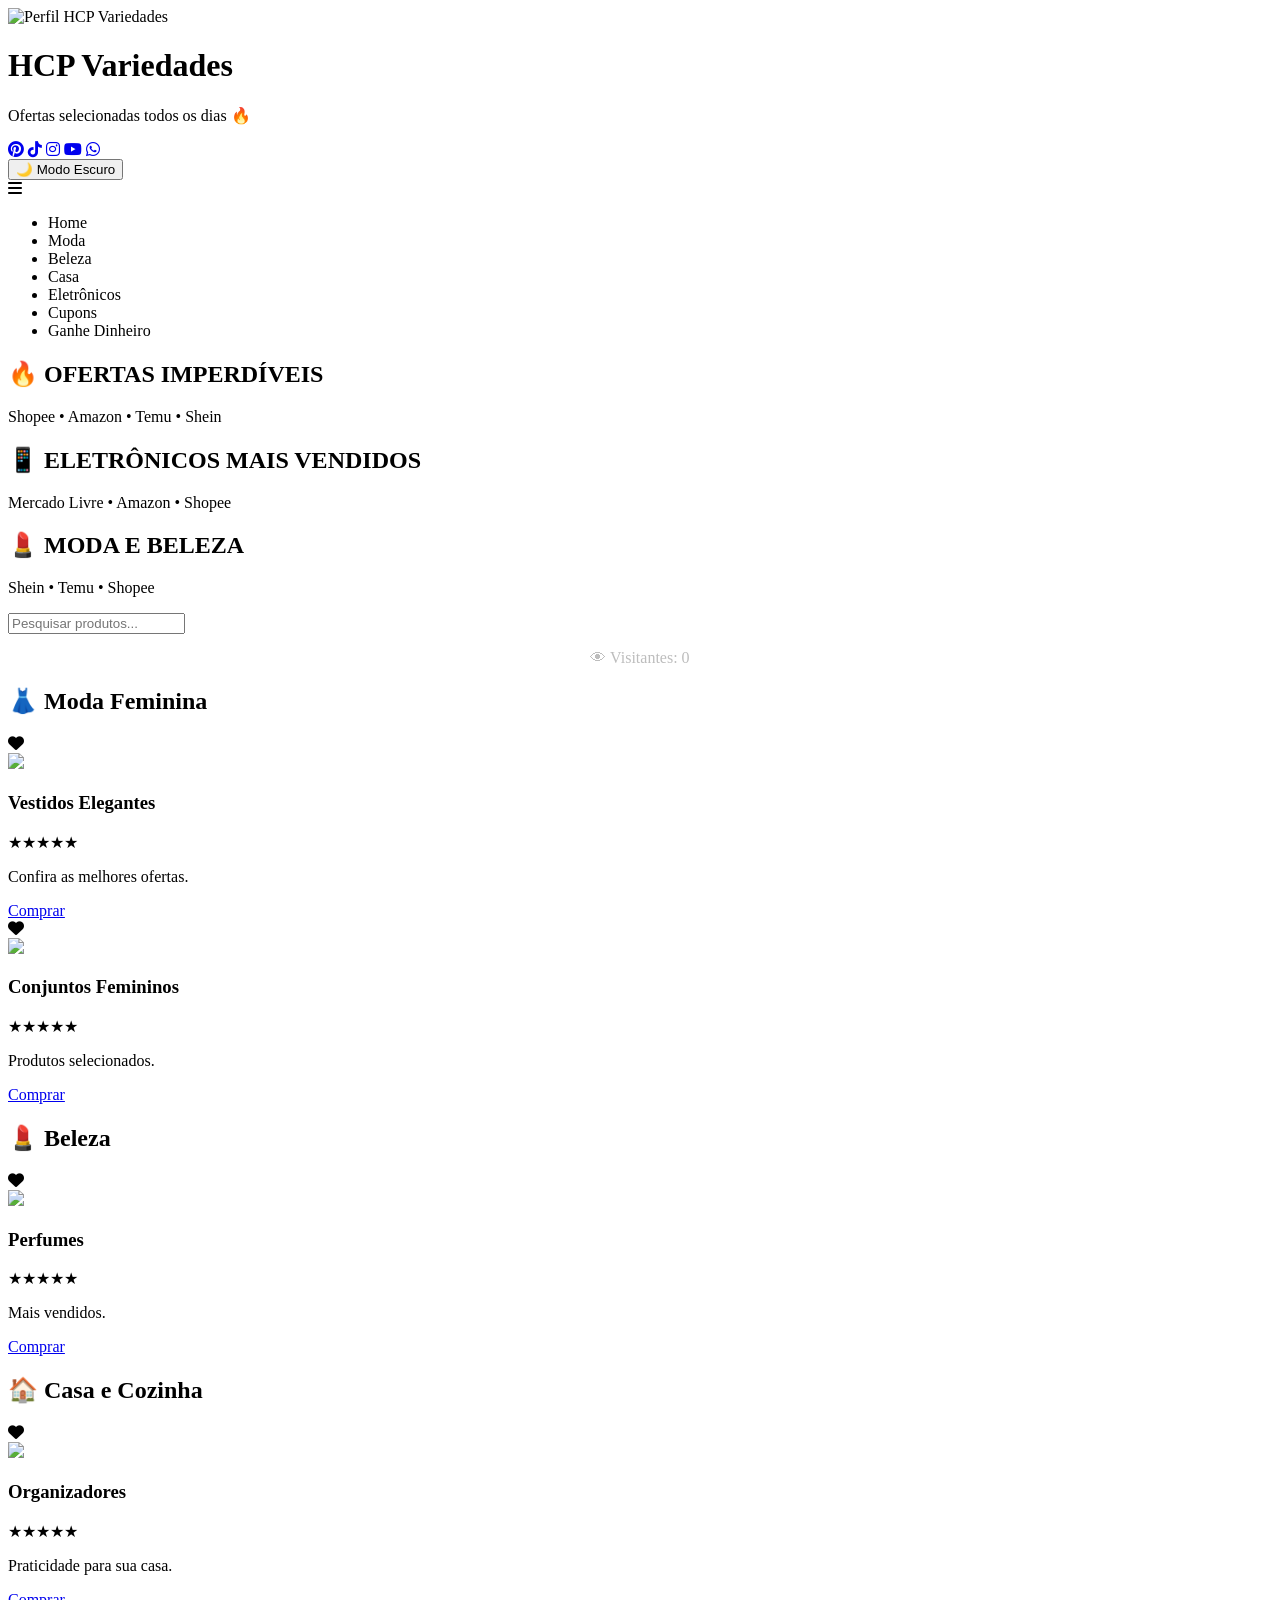
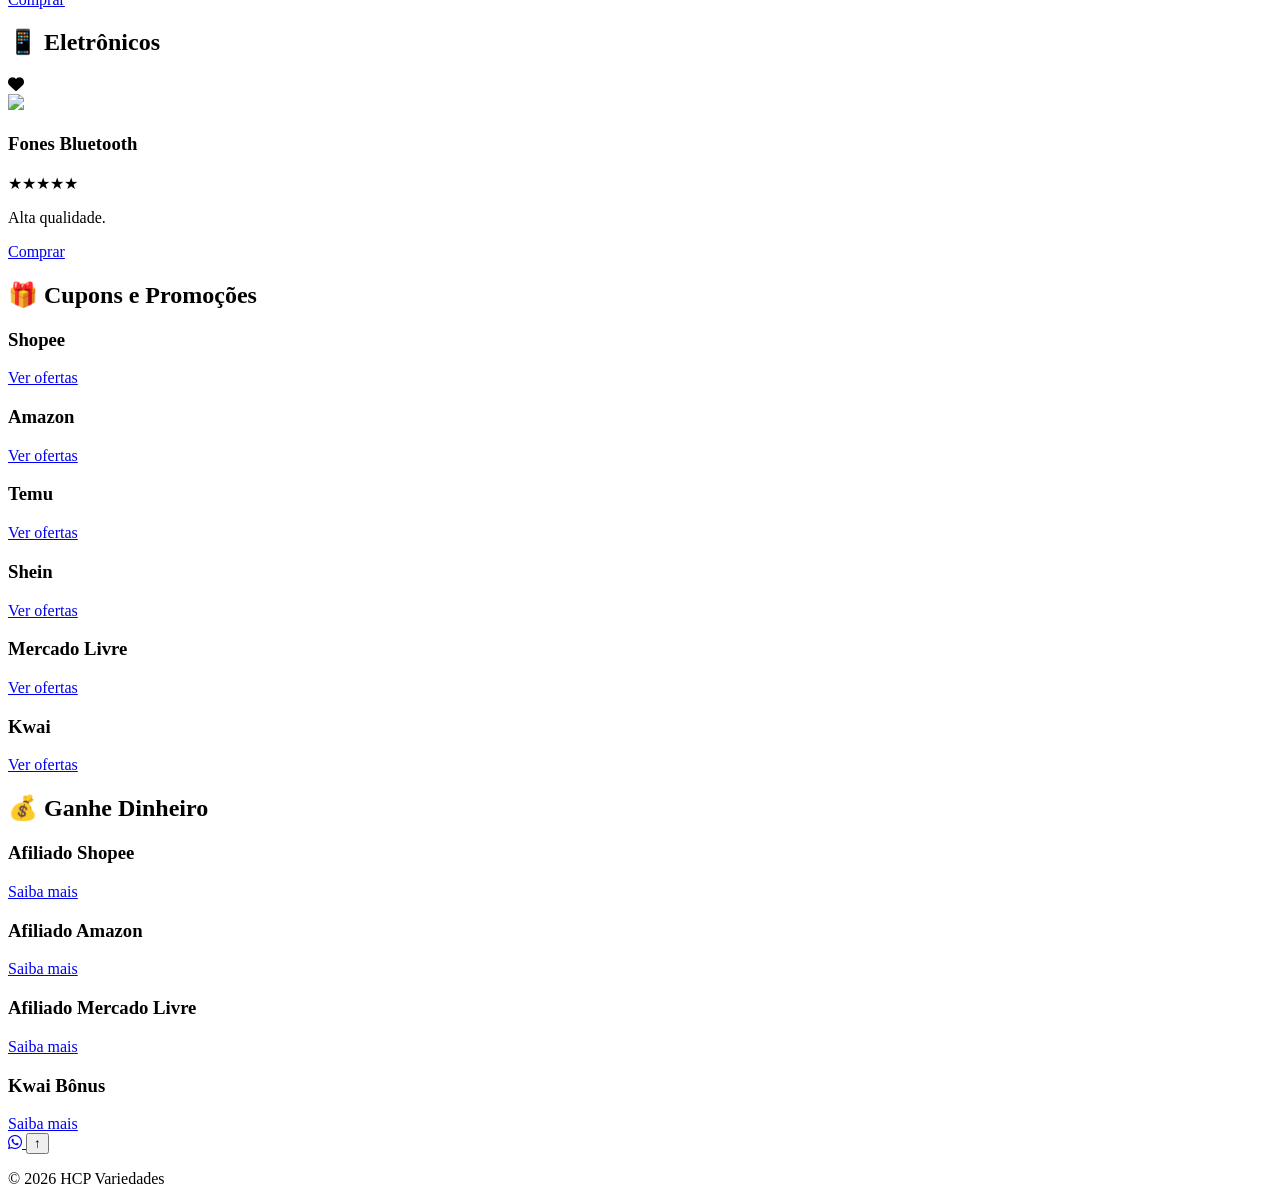
==== index.html @ eb2dbdc6 "Rename hindex.html to index.html" ====
<!DOCTYPE html>
<html lang="pt-BR">
<head>
    <meta charset="UTF-8">
    <meta name="viewport" content="width=device-width, initial-scale=1.0">
    <title>HCP Variedades | Ofertas Shopee, Amazon, Temu, Shein, Mercado Livre e Kwai</title>
    <meta name="description" content="Ofertas selecionadas diariamente em Moda, Beleza, Casa, Eletrônicos e Cupons. Shopee, Amazon, Temu, Shein, Mercado Livre e Kwai em um só lugar.">
    <meta name="keywords" content="Shopee, Amazon, Temu, Shein, Mercado Livre, Kwai, Ofertas, Promoções, Afiliados">
    <meta name="author" content="HCP Variedades">
    <meta name="robots" content="index,follow">
    
    <meta property="og:title" content="HCP Variedades">
    <meta property="og:description" content="As melhores ofertas da Shopee, Amazon, Temu, Shein e Mercado Livre.">
    <meta property="og:image" content="https://bilpereira78.github.io/hcp-variedades/imagens/capa.jpg">
    <meta property="og:type" content="website">
    <meta property="og:url" content="https://bilpereira78.github.io/hcp-variedades">
    <meta property="article:author" content="HCP Variedades">

    <link rel="icon" href="imagens/favicon.png">
    <link rel="manifest" href="manifest.json">
    <link rel="stylesheet" href="style.css">
    <link rel="stylesheet" href="https://cdnjs.cloudflare.com/ajax/libs/font-awesome/6.7.1/css/all.min.css">
</head>
<body>

    <header>
        <div class="perfil">
            <img src="imagens/perfil.jpg" alt="Perfil HCP Variedades">
            <h1>HCP Variedades</h1>
            <p>Ofertas selecionadas todos os dias 🔥</p>
        </div>

        <div class="redes">
            <a href="#"><i class="fa-brands fa-pinterest"></i></a>
            <a href="#"><i class="fa-brands fa-tiktok"></i></a>
            <a href="#"><i class="fa-brands fa-instagram"></i></a>
            <a href="#"><i class="fa-brands fa-youtube"></i></a>
            <a href="#"><i class="fa-brands fa-whatsapp"></i></a>
        </div>

        <div class="tema">
            <button id="tema-btn">🌙 Modo Escuro</button>
        </div>
    </header>

    <div class="menu-mobile">
        <i class="fa-solid fa-bars"></i>
    </div>

    <nav id="menu">
        <ul>
            <li>Home</li>
            <li>Moda</li>
            <li>Beleza</li>
            <li>Casa</li>
            <li>Eletrônicos</li>
            <li>Cupons</li>
            <li>Ganhe Dinheiro</li>
        </ul>
    </nav>

    <section class="slider">
        <div class="slide ativo">
            <h2>🔥 OFERTAS IMPERDÍVEIS</h2>
            <p>Shopee • Amazon • Temu • Shein</p>
        </div>
        <div class="slide">
            <h2>📱 ELETRÔNICOS MAIS VENDIDOS</h2>
            <p>Mercado Livre • Amazon • Shopee</p>
        </div>
        <div class="slide">
            <h2>💄 MODA E BELEZA</h2>
            <p>Shein • Temu • Shopee</p>
        </div>
    </section>

    <section class="pesquisa">
        <input type="text" placeholder="Pesquisar produtos...">
    </section>

    <div id="contador" style="text-align: center; margin: 15px 0; color: #bdbdbd;">
        👁 Visitantes: <span>0</span>
    </div>

    <section class="categoria">
        <h2>👗 Moda Feminina</h2>
        <div class="cards">
            <div class="card">
                <div class="favorito"><i class="fa-solid fa-heart"></i></div>
                <img loading="lazy" src="imagens/vestido1.jpg">
                <h3>Vestidos Elegantes</h3>
                <div class="avaliacao">★★★★★</div>
                <p>Confira as melhores ofertas.</p>
                <a href="#">Comprar</a>
            </div>
            <div class="card">
                <div class="favorito"><i class="fa-solid fa-heart"></i></div>
                <img loading="lazy" src="imagens/vestido2.jpg">
                <h3>Conjuntos Femininos</h3>
                <div class="avaliacao">★★★★★</div>
                <p>Produtos selecionados.</p>
                <a href="#">Comprar</a>
            </div>
        </div>
    </section>

    <section class="categoria">
        <h2>💄 Beleza</h2>
        <div class="cards">
            <div class="card">
                <div class="favorito"><i class="fa-solid fa-heart"></i></div>
                <img loading="lazy" src="imagens/perfume.jpg">
                <h3>Perfumes</h3>
                <div class="avaliacao">★★★★★</div>
                <p>Mais vendidos.</p>
                <a href="#">Comprar</a>
            </div>
        </div>
    </section>

    <section class="categoria">
        <h2>🏠 Casa e Cozinha</h2>
        <div class="cards">
            <div class="card">
                <div class="favorito"><i class="fa-solid fa-heart"></i></div>
                <img loading="lazy" src="imagens/casa.jpg">
                <h3>Organizadores</h3>
                <div class="avaliacao">★★★★★</div>
                <p>Praticidade para sua casa.</p>
                <a href="#">Comprar</a>
            </div>
        </div>
    </section>

    <section class="categoria">
        <h2>📱 Eletrônicos</h2>
        <div class="cards">
            <div class="card">
                <div class="favorito"><i class="fa-solid fa-heart"></i></div>
                <img loading="lazy" src="imagens/fone.jpg">
                <h3>Fones Bluetooth</h3>
                <div class="avaliacao">★★★★★</div>
                <p>Alta qualidade.</p>
                <a href="#">Comprar</a>
            </div>
        </div>
    </section>

    <section class="categoria">
        <h2>🎁 Cupons e Promoções</h2>
        <div class="cards">
            <div class="card"><h3>Shopee</h3><a href="#">Ver ofertas</a></div>
            <div class="card"><h3>Amazon</h3><a href="#">Ver ofertas</a></div>
            <div class="card"><h3>Temu</h3><a href="#">Ver ofertas</a></div>
            <div class="card"><h3>Shein</h3><a href="#">Ver ofertas</a></div>
            <div class="card"><h3>Mercado Livre</h3><a href="#">Ver ofertas</a></div>
            <div class="card"><h3>Kwai</h3><a href="#">Ver ofertas</a></div>
        </div>
    </section>

    <section class="categoria">
        <h2>💰 Ganhe Dinheiro</h2>
        <div class="cards">
            <div class="card"><h3>Afiliado Shopee</h3><a href="#">Saiba mais</a></div>
            <div class="card"><h3>Afiliado Amazon</h3><a href="#">Saiba mais</a></div>
            <div class="card"><h3>Afiliado Mercado Livre</h3><a href="#">Saiba mais</a></div>
            <div class="card"><h3>Kwai Bônus</h3><a href="#">Saiba mais</a></div>
        </div>
    </section>

    <a href="https://wa.me/5599999999999?text=Olá,%20vim%20através%20do%20HCP%20Variedades" class="whatsapp">
        <i class="fa-brands fa-whatsapp"></i>
    </a>

    <button id="topo">↑</button>

    <footer>
        <p>© 2026 HCP Variedades</p>
    </footer>

    <script src="script.js"></script>
</body>
  </html>
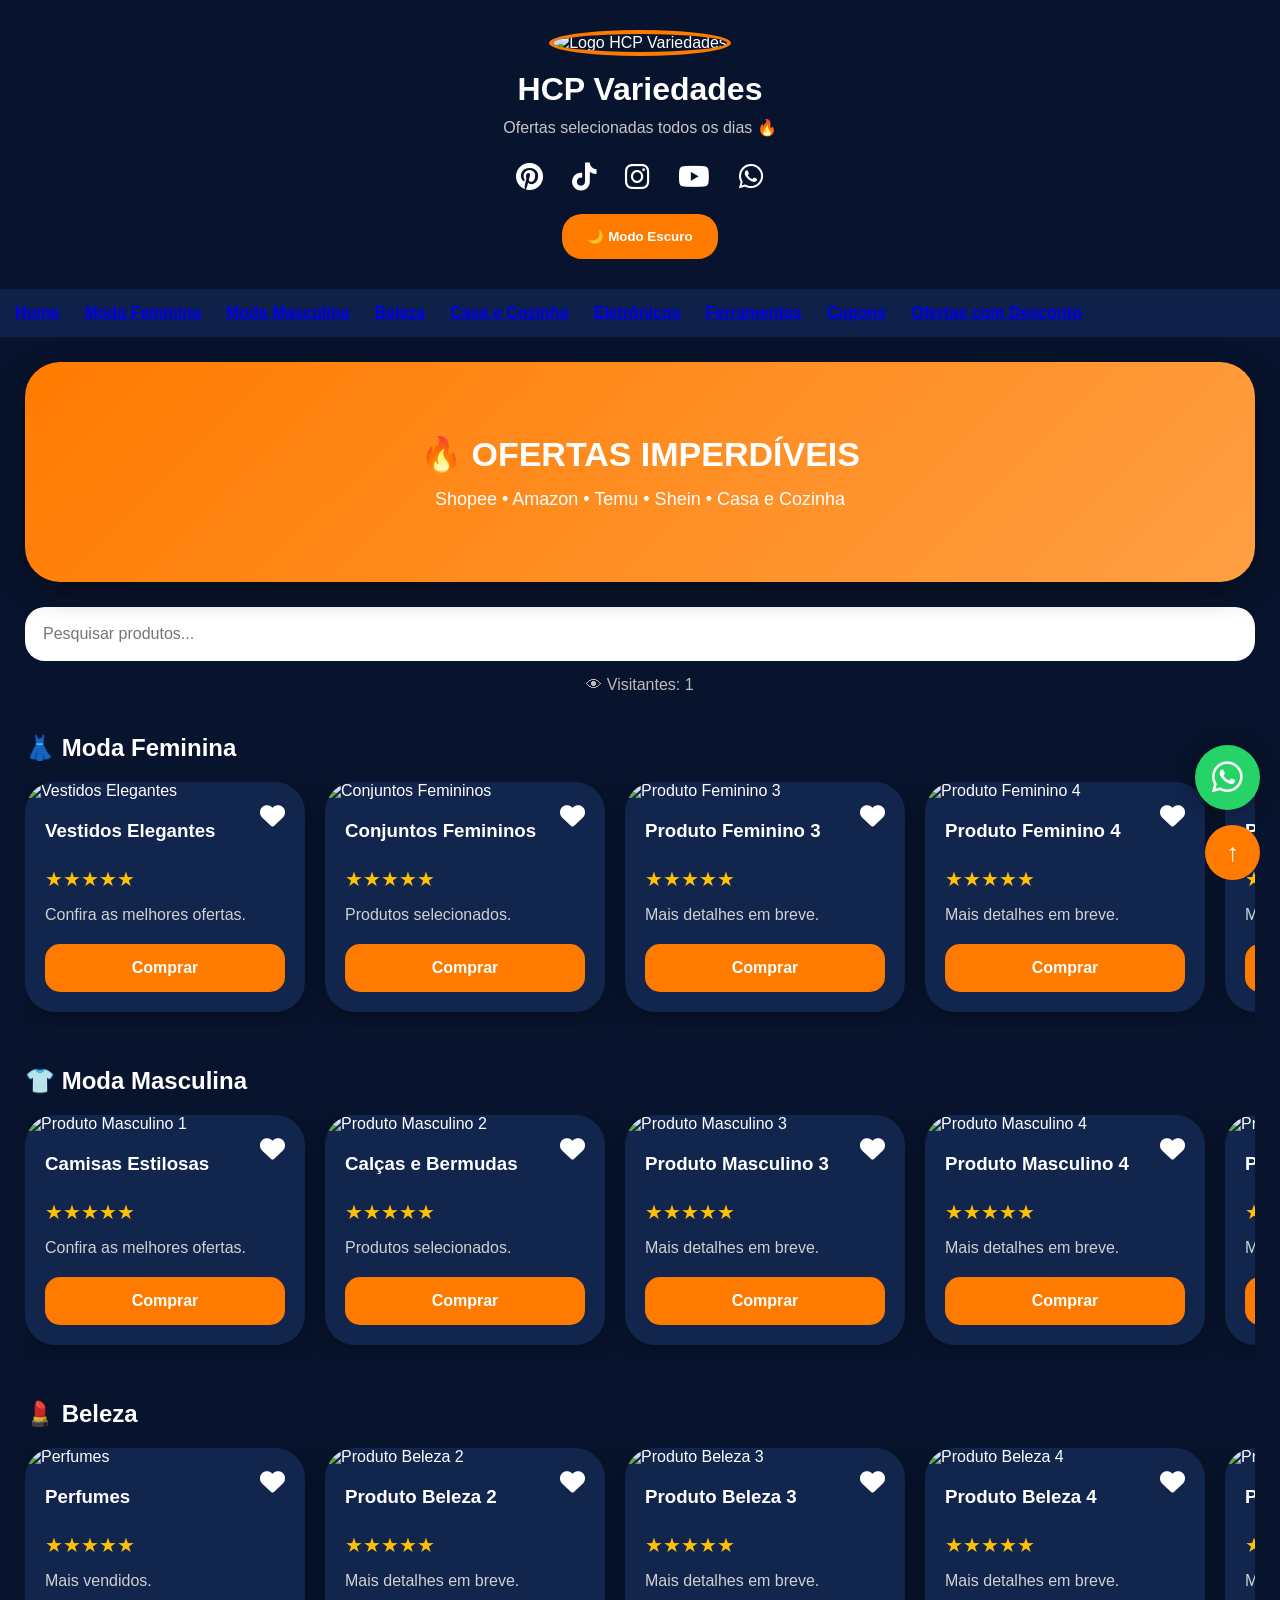
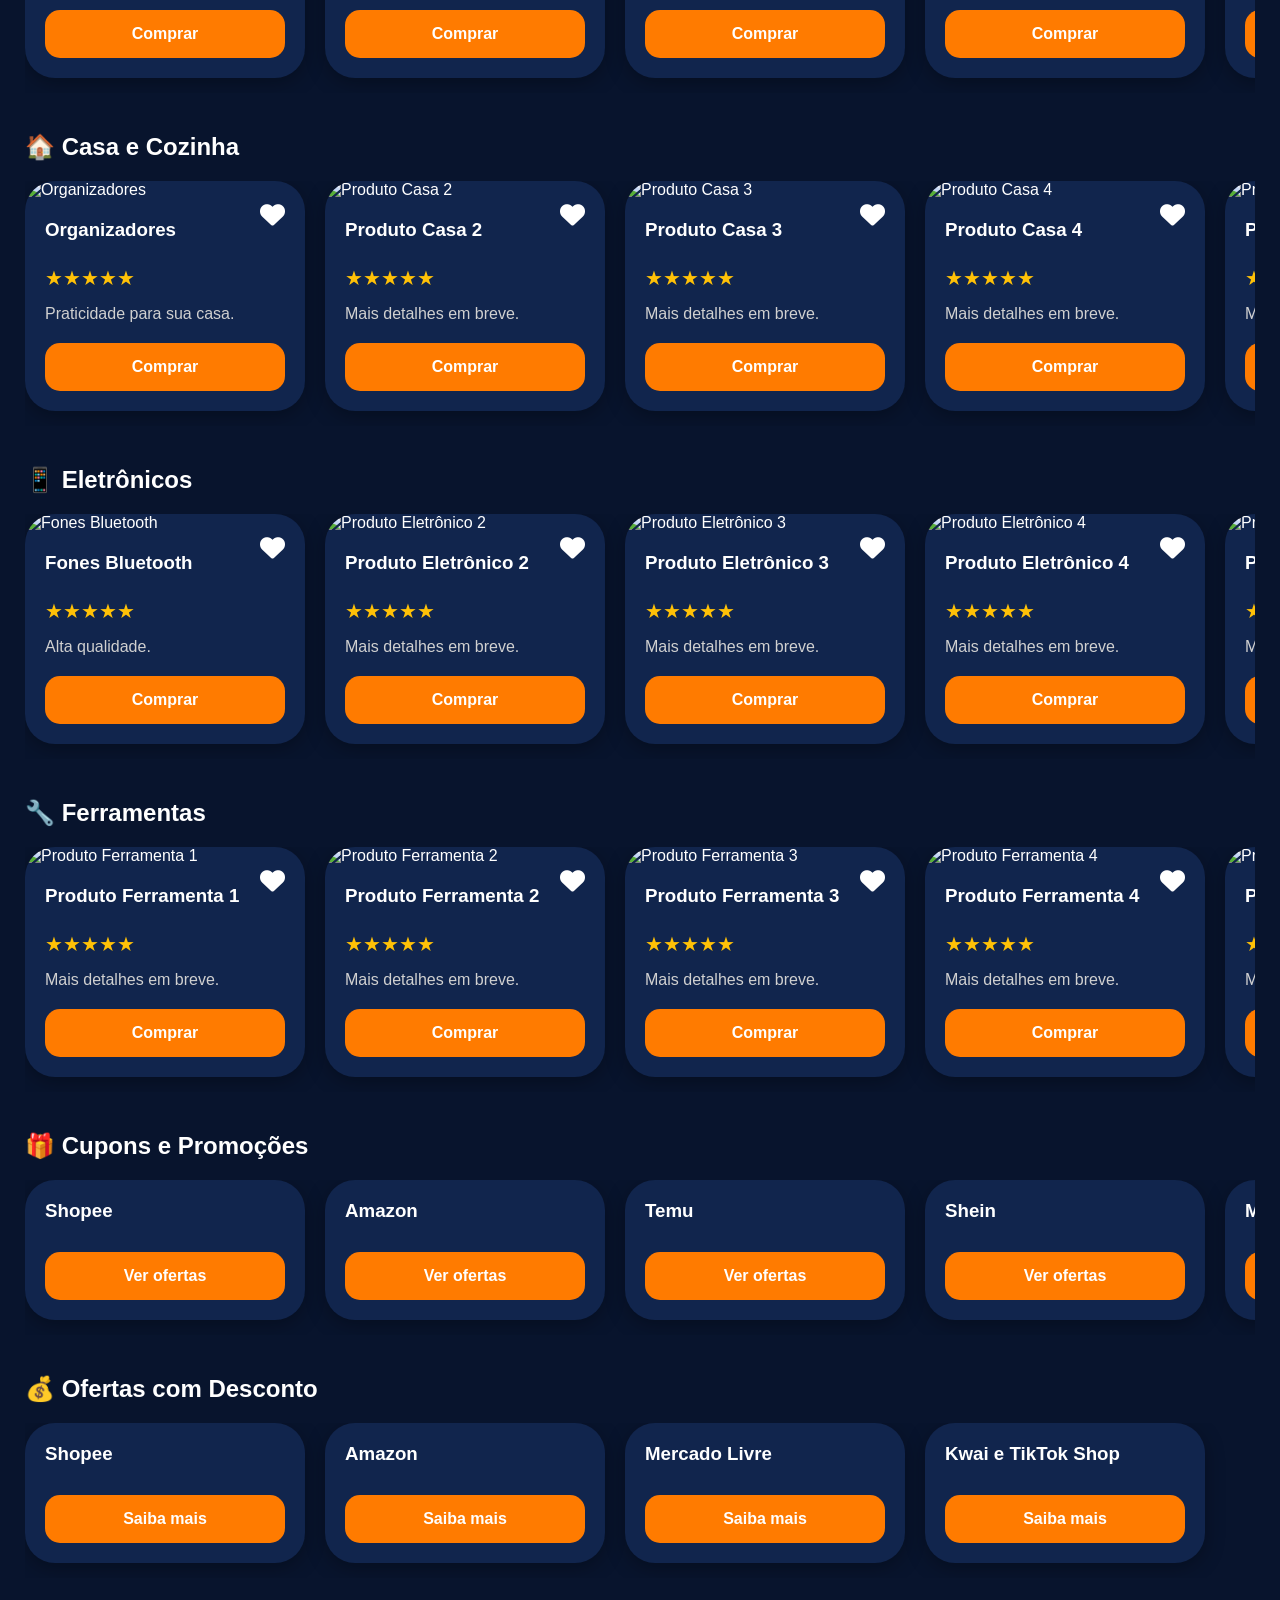
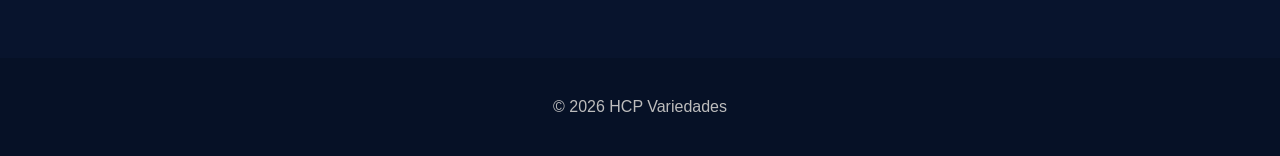
==== commit a1fee022: "Update index.html" ====
--- a/index.html
+++ b/index.html
@@ -25,17 +25,19 @@
 
     <header>
         <div class="perfil">
-            <img src="imagens/perfil.jpg" alt="Perfil HCP Variedades">
+            <!-- Substitua o src pelo caminho correto da sua logo quando subir ela no GitHub -->
+            <img src="imagens/logo.png" alt="Logo HCP Variedades" class="logo-site">
             <h1>HCP Variedades</h1>
             <p>Ofertas selecionadas todos os dias 🔥</p>
         </div>
 
         <div class="redes">
-            <a href="#"><i class="fa-brands fa-pinterest"></i></a>
-            <a href="#"><i class="fa-brands fa-tiktok"></i></a>
-            <a href="#"><i class="fa-brands fa-instagram"></i></a>
-            <a href="#"><i class="fa-brands fa-youtube"></i></a>
-            <a href="#"><i class="fa-brands fa-whatsapp"></i></a>
+            <!-- Insira os links das suas redes sociais substituindo o '#' dentro do href -->
+            <a href="#" target="_blank"><i class="fa-brands fa-pinterest"></i></a>
+            <a href="#" target="_blank"><i class="fa-brands fa-tiktok"></i></a>
+            <a href="#" target="_blank"><i class="fa-brands fa-instagram"></i></a>
+            <a href="#" target="_blank"><i class="fa-brands fa-youtube"></i></a>
+            <a href="https://wa.me/5599992149532?text=Olá,%20vim%20através%20do%20HCP%20Variedades" target="_blank"><i class="fa-brands fa-whatsapp"></i></a>
         </div>
 
         <div class="tema">
@@ -49,20 +51,22 @@
 
     <nav id="menu">
         <ul>
-            <li>Home</li>
-            <li>Moda</li>
-            <li>Beleza</li>
-            <li>Casa</li>
-            <li>Eletrônicos</li>
-            <li>Cupons</li>
-            <li>Ganhe Dinheiro</li>
+            <li><a href="#">Home</a></li>
+            <li><a href="#moda-feminina">Moda Feminina</a></li>
+            <li><a href="#moda-masculina">Moda Masculina</a></li>
+            <li><a href="#beleza">Beleza</a></li>
+            <li><a href="#casa">Casa e Cozinha</a></li>
+            <li><a href="#eletronicos">Eletrônicos</a></li>
+            <li><a href="#ferramentas">Ferramentas</a></li>
+            <li><a href="#cupons">Cupons</a></li>
+            <li><a href="#ofertas-desconto">Ofertas com Desconto</a></li>
         </ul>
     </nav>
 
     <section class="slider">
         <div class="slide ativo">
             <h2>🔥 OFERTAS IMPERDÍVEIS</h2>
-            <p>Shopee • Amazon • Temu • Shein</p>
+            <p>Shopee • Amazon • Temu • Shein • Casa e Cozinha</p>
         </div>
         <div class="slide">
             <h2>📱 ELETRÔNICOS MAIS VENDIDOS</h2>
@@ -82,12 +86,13 @@
         👁 Visitantes: <span>0</span>
     </div>
 
-    <section class="categoria">
+    <!-- SEÇÃO MODA FEMININA -->
+    <section class="categoria" id="moda-feminina">
         <h2>👗 Moda Feminina</h2>
         <div class="cards">
             <div class="card">
                 <div class="favorito"><i class="fa-solid fa-heart"></i></div>
-                <img loading="lazy" src="imagens/vestido1.jpg">
+                <img loading="lazy" src="imagens/vestido1.jpg" alt="Vestidos Elegantes">
                 <h3>Vestidos Elegantes</h3>
                 <div class="avaliacao">★★★★★</div>
                 <p>Confira as melhores ofertas.</p>
@@ -95,58 +100,276 @@
             </div>
             <div class="card">
                 <div class="favorito"><i class="fa-solid fa-heart"></i></div>
-                <img loading="lazy" src="imagens/vestido2.jpg">
+                <img loading="lazy" src="imagens/vestido2.jpg" alt="Conjuntos Femininos">
                 <h3>Conjuntos Femininos</h3>
                 <div class="avaliacao">★★★★★</div>
                 <p>Produtos selecionados.</p>
                 <a href="#">Comprar</a>
             </div>
-        </div>
-    </section>
-
-    <section class="categoria">
+            <div class="card">
+                <div class="favorito"><i class="fa-solid fa-heart"></i></div>
+                <img loading="lazy" src="imagens/moda_fem3.jpg" alt="Produto Feminino 3">
+                <h3>Produto Feminino 3</h3>
+                <div class="avaliacao">★★★★★</div>
+                <p>Mais detalhes em breve.</p>
+                <a href="#">Comprar</a>
+            </div>
+            <div class="card">
+                <div class="favorito"><i class="fa-solid fa-heart"></i></div>
+                <img loading="lazy" src="imagens/moda_fem4.jpg" alt="Produto Feminino 4">
+                <h3>Produto Feminino 4</h3>
+                <div class="avaliacao">★★★★★</div>
+                <p>Mais detalhes em breve.</p>
+                <a href="#">Comprar</a>
+            </div>
+            <div class="card">
+                <div class="favorito"><i class="fa-solid fa-heart"></i></div>
+                <img loading="lazy" src="imagens/moda_fem5.jpg" alt="Produto Feminino 5">
+                <h3>Produto Feminino 5</h3>
+                <div class="avaliacao">★★★★★</div>
+                <p>Mais detalhes em breve.</p>
+                <a href="#">Comprar</a>
+            </div>
+        </div>
+    </section>
+
+    <!-- SEÇÃO MODA MASCULINA -->
+    <section class="categoria" id="moda-masculina">
+        <h2>👕 Moda Masculina</h2>
+        <div class="cards">
+            <div class="card">
+                <div class="favorito"><i class="fa-solid fa-heart"></i></div>
+                <img loading="lazy" src="imagens/moda_masc1.jpg" alt="Produto Masculino 1">
+                <h3>Camisas Estilosas</h3>
+                <div class="avaliacao">★★★★★</div>
+                <p>Confira as melhores ofertas.</p>
+                <a href="#">Comprar</a>
+            </div>
+            <div class="card">
+                <div class="favorito"><i class="fa-solid fa-heart"></i></div>
+                <img loading="lazy" src="imagens/moda_masc2.jpg" alt="Produto Masculino 2">
+                <h3>Calças e Bermudas</h3>
+                <div class="avaliacao">★★★★★</div>
+                <p>Produtos selecionados.</p>
+                <a href="#">Comprar</a>
+            </div>
+            <div class="card">
+                <div class="favorito"><i class="fa-solid fa-heart"></i></div>
+                <img loading="lazy" src="imagens/moda_masc3.jpg" alt="Produto Masculino 3">
+                <h3>Produto Masculino 3</h3>
+                <div class="avaliacao">★★★★★</div>
+                <p>Mais detalhes em breve.</p>
+                <a href="#">Comprar</a>
+            </div>
+            <div class="card">
+                <div class="favorito"><i class="fa-solid fa-heart"></i></div>
+                <img loading="lazy" src="imagens/moda_masc4.jpg" alt="Produto Masculino 4">
+                <h3>Produto Masculino 4</h3>
+                <div class="avaliacao">★★★★★</div>
+                <p>Mais detalhes em breve.</p>
+                <a href="#">Comprar</a>
+            </div>
+            <div class="card">
+                <div class="favorito"><i class="fa-solid fa-heart"></i></div>
+                <img loading="lazy" src="imagens/moda_masc5.jpg" alt="Produto Masculino 5">
+                <h3>Produto Masculino 5</h3>
+                <div class="avaliacao">★★★★★</div>
+                <p>Mais detalhes em breve.</p>
+                <a href="#">Comprar</a>
+            </div>
+        </div>
+    </section>
+
+    <!-- SEÇÃO BELEZA -->
+    <section class="categoria" id="beleza">
         <h2>💄 Beleza</h2>
         <div class="cards">
             <div class="card">
                 <div class="favorito"><i class="fa-solid fa-heart"></i></div>
-                <img loading="lazy" src="imagens/perfume.jpg">
+                <img loading="lazy" src="imagens/perfume.jpg" alt="Perfumes">
                 <h3>Perfumes</h3>
                 <div class="avaliacao">★★★★★</div>
                 <p>Mais vendidos.</p>
                 <a href="#">Comprar</a>
             </div>
-        </div>
-    </section>
-
-    <section class="categoria">
+            <div class="card">
+                <div class="favorito"><i class="fa-solid fa-heart"></i></div>
+                <img loading="lazy" src="imagens/beleza2.jpg" alt="Produto Beleza 2">
+                <h3>Produto Beleza 2</h3>
+                <div class="avaliacao">★★★★★</div>
+                <p>Mais detalhes em breve.</p>
+                <a href="#">Comprar</a>
+            </div>
+            <div class="card">
+                <div class="favorito"><i class="fa-solid fa-heart"></i></div>
+                <img loading="lazy" src="imagens/beleza3.jpg" alt="Produto Beleza 3">
+                <h3>Produto Beleza 3</h3>
+                <div class="avaliacao">★★★★★</div>
+                <p>Mais detalhes em breve.</p>
+                <a href="#">Comprar</a>
+            </div>
+            <div class="card">
+                <div class="favorito"><i class="fa-solid fa-heart"></i></div>
+                <img loading="lazy" src="imagens/beleza4.jpg" alt="Produto Beleza 4">
+                <h3>Produto Beleza 4</h3>
+                <div class="avaliacao">★★★★★</div>
+                <p>Mais detalhes em breve.</p>
+                <a href="#">Comprar</a>
+            </div>
+            <div class="card">
+                <div class="favorito"><i class="fa-solid fa-heart"></i></div>
+                <img loading="lazy" src="imagens/beleza5.jpg" alt="Produto Beleza 5">
+                <h3>Produto Beleza 5</h3>
+                <div class="avaliacao">★★★★★</div>
+                <p>Mais detalhes em breve.</p>
+                <a href="#">Comprar</a>
+            </div>
+        </div>
+    </section>
+
+    <!-- SEÇÃO CASA E COZINHA -->
+    <section class="categoria" id="casa">
         <h2>🏠 Casa e Cozinha</h2>
         <div class="cards">
             <div class="card">
                 <div class="favorito"><i class="fa-solid fa-heart"></i></div>
-                <img loading="lazy" src="imagens/casa.jpg">
+                <img loading="lazy" src="imagens/casa.jpg" alt="Organizadores">
                 <h3>Organizadores</h3>
                 <div class="avaliacao">★★★★★</div>
                 <p>Praticidade para sua casa.</p>
                 <a href="#">Comprar</a>
             </div>
-        </div>
-    </section>
-
-    <section class="categoria">
+            <div class="card">
+                <div class="favorito"><i class="fa-solid fa-heart"></i></div>
+                <img loading="lazy" src="imagens/casa2.jpg" alt="Produto Casa 2">
+                <h3>Produto Casa 2</h3>
+                <div class="avaliacao">★★★★★</div>
+                <p>Mais detalhes em breve.</p>
+                <a href="#">Comprar</a>
+            </div>
+            <div class="card">
+                <div class="favorito"><i class="fa-solid fa-heart"></i></div>
+                <img loading="lazy" src="imagens/casa3.jpg" alt="Produto Casa 3">
+                <h3>Produto Casa 3</h3>
+                <div class="avaliacao">★★★★★</div>
+                <p>Mais detalhes em breve.</p>
+                <a href="#">Comprar</a>
+            </div>
+            <div class="card">
+                <div class="favorito"><i class="fa-solid fa-heart"></i></div>
+                <img loading="lazy" src="imagens/casa4.jpg" alt="Produto Casa 4">
+                <h3>Produto Casa 4</h3>
+                <div class="avaliacao">★★★★★</div>
+                <p>Mais detalhes em breve.</p>
+                <a href="#">Comprar</a>
+            </div>
+            <div class="card">
+                <div class="favorito"><i class="fa-solid fa-heart"></i></div>
+                <img loading="lazy" src="imagens/casa5.jpg" alt="Produto Casa 5">
+                <h3>Produto Casa 5</h3>
+                <div class="avaliacao">★★★★★</div>
+                <p>Mais detalhes em breve.</p>
+                <a href="#">Comprar</a>
+            </div>
+        </div>
+    </section>
+
+    <!-- SEÇÃO ELETRÔNICOS -->
+    <section class="categoria" id="eletronicos">
         <h2>📱 Eletrônicos</h2>
         <div class="cards">
             <div class="card">
                 <div class="favorito"><i class="fa-solid fa-heart"></i></div>
-                <img loading="lazy" src="imagens/fone.jpg">
+                <img loading="lazy" src="imagens/fone.jpg" alt="Fones Bluetooth">
                 <h3>Fones Bluetooth</h3>
                 <div class="avaliacao">★★★★★</div>
                 <p>Alta qualidade.</p>
                 <a href="#">Comprar</a>
             </div>
-        </div>
-    </section>
-
-    <section class="categoria">
+            <div class="card">
+                <div class="favorito"><i class="fa-solid fa-heart"></i></div>
+                <img loading="lazy" src="imagens/eletronico2.jpg" alt="Produto Eletrônico 2">
+                <h3>Produto Eletrônico 2</h3>
+                <div class="avaliacao">★★★★★</div>
+                <p>Mais detalhes em breve.</p>
+                <a href="#">Comprar</a>
+            </div>
+            <div class="card">
+                <div class="favorito"><i class="fa-solid fa-heart"></i></div>
+                <img loading="lazy" src="imagens/eletronico3.jpg" alt="Produto Eletrônico 3">
+                <h3>Produto Eletrônico 3</h3>
+                <div class="avaliacao">★★★★★</div>
+                <p>Mais detalhes em breve.</p>
+                <a href="#">Comprar</a>
+            </div>
+            <div class="card">
+                <div class="favorito"><i class="fa-solid fa-heart"></i></div>
+                <img loading="lazy" src="imagens/eletronico4.jpg" alt="Produto Eletrônico 4">
+                <h3>Produto Eletrônico 4</h3>
+                <div class="avaliacao">★★★★★</div>
+                <p>Mais detalhes em breve.</p>
+                <a href="#">Comprar</a>
+            </div>
+            <div class="card">
+                <div class="favorito"><i class="fa-solid fa-heart"></i></div>
+                <img loading="lazy" src="imagens/eletronico5.jpg" alt="Produto Eletrônico 5">
+                <h3>Produto Eletrônico 5</h3>
+                <div class="avaliacao">★★★★★</div>
+                <p>Mais detalhes em breve.</p>
+                <a href="#">Comprar</a>
+            </div>
+        </div>
+    </section>
+
+    <!-- SEÇÃO FERRAMENTAS -->
+    <section class="categoria" id="ferramentas">
+        <h2>🔧 Ferramentas</h2>
+        <div class="cards">
+            <div class="card">
+                <div class="favorito"><i class="fa-solid fa-heart"></i></div>
+                <img loading="lazy" src="imagens/ferramenta1.jpg" alt="Produto Ferramenta 1">
+                <h3>Produto Ferramenta 1</h3>
+                <div class="avaliacao">★★★★★</div>
+                <p>Mais detalhes em breve.</p>
+                <a href="#">Comprar</a>
+            </div>
+            <div class="card">
+                <div class="favorito"><i class="fa-solid fa-heart"></i></div>
+                <img loading="lazy" src="imagens/ferramenta2.jpg" alt="Produto Ferramenta 2">
+                <h3>Produto Ferramenta 2</h3>
+                <div class="avaliacao">★★★★★</div>
+                <p>Mais detalhes em breve.</p>
+                <a href="#">Comprar</a>
+            </div>
+            <div class="card">
+                <div class="favorito"><i class="fa-solid fa-heart"></i></div>
+                <img loading="lazy" src="imagens/ferramenta3.jpg" alt="Produto Ferramenta 3">
+                <h3>Produto Ferramenta 3</h3>
+                <div class="avaliacao">★★★★★</div>
+                <p>Mais detalhes em breve.</p>
+                <a href="#">Comprar</a>
+            </div>
+            <div class="card">
+                <div class="favorito"><i class="fa-solid fa-heart"></i></div>
+                <img loading="lazy" src="imagens/ferramenta4.jpg" alt="Produto Ferramenta 4">
+                <h3>Produto Ferramenta 4</h3>
+                <div class="avaliacao">★★★★★</div>
+                <p>Mais detalhes em breve.</p>
+                <a href="#">Comprar</a>
+            </div>
+            <div class="card">
+                <div class="favorito"><i class="fa-solid fa-heart"></i></div>
+                <img loading="lazy" src="imagens/ferramenta5.jpg" alt="Produto Ferramenta 5">
+                <h3>Produto Ferramenta 5</h3>
+                <div class="avaliacao">★★★★★</div>
+                <p>Mais detalhes em breve.</p>
+                <a href="#">Comprar</a>
+            </div>
+        </div>
+    </section>
+
+    <!-- SEÇÃO CUPONS E PROMOÇÕES -->
+    <section class="categoria" id="cupons">
         <h2>🎁 Cupons e Promoções</h2>
         <div class="cards">
             <div class="card"><h3>Shopee</h3><a href="#">Ver ofertas</a></div>
@@ -158,17 +381,19 @@
         </div>
     </section>
 
-    <section class="categoria">
-        <h2>💰 Ganhe Dinheiro</h2>
-        <div class="cards">
-            <div class="card"><h3>Afiliado Shopee</h3><a href="#">Saiba mais</a></div>
-            <div class="card"><h3>Afiliado Amazon</h3><a href="#">Saiba mais</a></div>
-            <div class="card"><h3>Afiliado Mercado Livre</h3><a href="#">Saiba mais</a></div>
-            <div class="card"><h3>Kwai Bônus</h3><a href="#">Saiba mais</a></div>
-        </div>
-    </section>
-
-    <a href="https://wa.me/5599999999999?text=Olá,%20vim%20através%20do%20HCP%20Variedades" class="whatsapp">
+    <!-- SEÇÃO OFERTAS COM DESCONTO -->
+    <section class="categoria" id="ofertas-desconto">
+        <h2>💰 Ofertas com Desconto</h2>
+        <div class="cards">
+            <div class="card"><h3>Shopee</h3><a href="#">Saiba mais</a></div>
+            <div class="card"><h3>Amazon</h3><a href="#">Saiba mais</a></div>
+            <div class="card"><h3>Mercado Livre</h3><a href="#">Saiba mais</a></div>
+            <div class="card"><h3>Kwai e TikTok Shop</h3><a href="#cupons">Saiba mais</a></div>
+        </div>
+    </section>
+
+    <!-- BOTÃO FLUTUANTE DO WHATSAPP -->
+    <a href="https://wa.me/5599992149532?text=Olá,%20vim%20através%20do%20HCP%20Variedades" class="whatsapp" target="_blank">
         <i class="fa-brands fa-whatsapp"></i>
     </a>
 
@@ -180,5 +405,5 @@
 
     <script src="script.js"></script>
 </body>
-  </html>
-
+                    </html>
+        
--- a/style.css
+++ b/style.css
@@ -0,0 +1,324 @@
+/* RESET */
+*{
+    margin:0;
+    padding:0;
+    box-sizing:border-box;
+    font-family:Arial, sans-serif;
+}
+
+body{
+    background:#08142d;
+    color:white;
+    opacity:0;
+    transition:1s;
+}
+
+/* CABEÇALHO */
+header{
+    text-align:center;
+    padding:30px 20px;
+}
+
+.perfil img{
+    width:130px;
+    height:130px;
+    border-radius:50%;
+    border:4px solid #ff7b00;
+    object-fit:cover;
+}
+
+.perfil h1{
+    margin-top:15px;
+    font-size:32px;
+}
+
+.perfil p{
+    color:#c7c7c7;
+    margin-top:10px;
+}
+
+/* REDES SOCIAIS */
+.redes{
+    margin-top:25px;
+}
+
+.redes a{
+    color:white;
+    font-size:28px;
+    margin:0 12px;
+    transition:.3s;
+}
+
+.redes a:hover{
+    color:#ff7b00;
+}
+
+/* MENU */
+nav{
+    background:#0f2148;
+    position:sticky;
+    top:0;
+    z-index:100;
+}
+
+nav ul{
+    list-style:none;
+    display:flex;
+    overflow-x:auto;
+    padding:15px;
+    gap:25px;
+}
+
+nav li{
+    white-space:nowrap;
+    cursor:pointer;
+    font-weight:bold;
+}
+
+/* SLIDER / BANNER AUTOMÁTICO */
+.slider{
+    height:220px;
+    margin:25px;
+    border-radius:35px;
+    overflow:hidden;
+    position:relative;
+    background:linear-gradient(135deg,#ff7b00,#ff9f43);
+    display:flex;
+    justify-content:center;
+    align-items:center;
+    text-align:center;
+    box-shadow:0 10px 30px rgba(0,0,0,.4);
+}
+
+.slide{
+    position:absolute;
+    opacity:0;
+    transition:1s;
+}
+
+.slide.ativo{
+    opacity:1;
+}
+
+.slide h2{
+    font-size:34px;
+}
+
+.slide p{
+    margin-top:15px;
+    font-size:18px;
+}
+
+/* PESQUISA */
+.pesquisa{
+    padding:0 25px;
+}
+
+.pesquisa input{
+    width:100%;
+    padding:18px;
+    border:none;
+    border-radius:20px;
+    font-size:16px;
+}
+
+/* CATEGORIAS & ANIMAÇÃO SCROLL */
+.categoria{
+    margin-top:40px;
+    padding:0 25px;
+    opacity:0;
+    transform:translateY(40px);
+    transition:1s;
+}
+
+.categoria.ativo{
+    opacity:1;
+    transform:translateY(0);
+}
+
+.categoria h2{
+    margin-bottom:20px;
+}
+
+/* CARROSSEL DOS PRODUTOS */
+.cards{
+    display:flex;
+    gap:20px;
+    overflow:hidden;
+    scroll-behavior:smooth;
+    padding-bottom:15px;
+}
+
+.card{
+    min-width:280px;
+    background:#11254d;
+    border-radius:30px;
+    overflow:hidden;
+    box-shadow:0 5px 20px rgba(0,0,0,.3);
+    transition:.3s;
+    position:relative;
+}
+
+.card:hover{
+    transform:translateY(-8px);
+}
+
+.card img{
+    width:100%;
+    height:260px;
+    object-fit:cover;
+}
+
+.card h3{
+    padding:20px 20px 10px;
+}
+
+.card p{
+    padding:0 20px;
+    color:#d0d0d0;
+}
+
+.card a{
+    display:block;
+    margin:20px;
+    padding:15px;
+    background:#ff7b00;
+    color:white;
+    text-decoration:none;
+    text-align:center;
+    border-radius:15px;
+    font-weight:bold;
+    transition:.3s;
+}
+
+.card a:hover{
+    background:#ff9500;
+}
+
+/* TEMA CLARO */
+.tema{
+    margin-top:20px;
+}
+
+#tema-btn{
+    padding:15px 25px;
+    border:none;
+    background:#ff7b00;
+    color:white;
+    border-radius:20px;
+    font-weight:bold;
+    cursor:pointer;
+}
+
+body.claro{
+    background:white;
+    color:#222;
+}
+
+body.claro .card{
+    background:#f2f2f2;
+}
+
+body.claro nav{
+    background:#ffffff;
+}
+
+body.claro footer{
+    background:#eeeeee;
+}
+
+/* FAVORITOS & AVALIAÇÕES */
+.favorito{
+    position:absolute;
+    right:20px;
+    top:20px;
+    font-size:25px;
+    color:white;
+    cursor:pointer;
+    z-index:10;
+}
+
+.avaliacao{
+    padding:15px 20px;
+    color:#ffc107;
+    font-size:20px;
+}
+
+/* BOTÃO WHATSAPP */
+.whatsapp{
+    position:fixed;
+    right:20px;
+    bottom:90px;
+    width:65px;
+    height:65px;
+    background:#25d366;
+    border-radius:50%;
+    display:flex;
+    justify-content:center;
+    align-items:center;
+    color:white;
+    font-size:35px;
+    text-decoration:none;
+    box-shadow:0 0 20px rgba(0,0,0,.4);
+    z-index:999;
+}
+
+/* BOTÃO TOPO */
+#topo{
+    position:fixed;
+    right:20px;
+    bottom:20px;
+    width:55px;
+    height:55px;
+    border:none;
+    border-radius:50%;
+    background:#ff7b00;
+    color:white;
+    font-size:25px;
+    cursor:pointer;
+    z-index:999;
+}
+
+/* FOOTER */
+footer{
+    margin-top:80px;
+    padding:40px;
+    text-align:center;
+    background:#061126;
+    color:#bdbdbd;
+}
+
+/* RESPONSIVO / MENU MOBILE */
+.menu-mobile{
+    display:none;
+    font-size:30px;
+    padding:20px;
+    cursor:pointer;
+    text-align: center;
+}
+
+@media(max-width:768px){
+    .menu-mobile{
+        display:block;
+    }
+    nav{
+        display:none;
+    }
+    nav.ativo{
+        display:block;
+    }
+    nav ul{
+        flex-direction:column;
+        gap:15px;
+    }
+    .banner h2{
+        font-size:28px;
+    }
+    .perfil h1{
+        font-size:28px;
+    }
+    .card{
+        min-width:240px;
+    }
+      }
+  
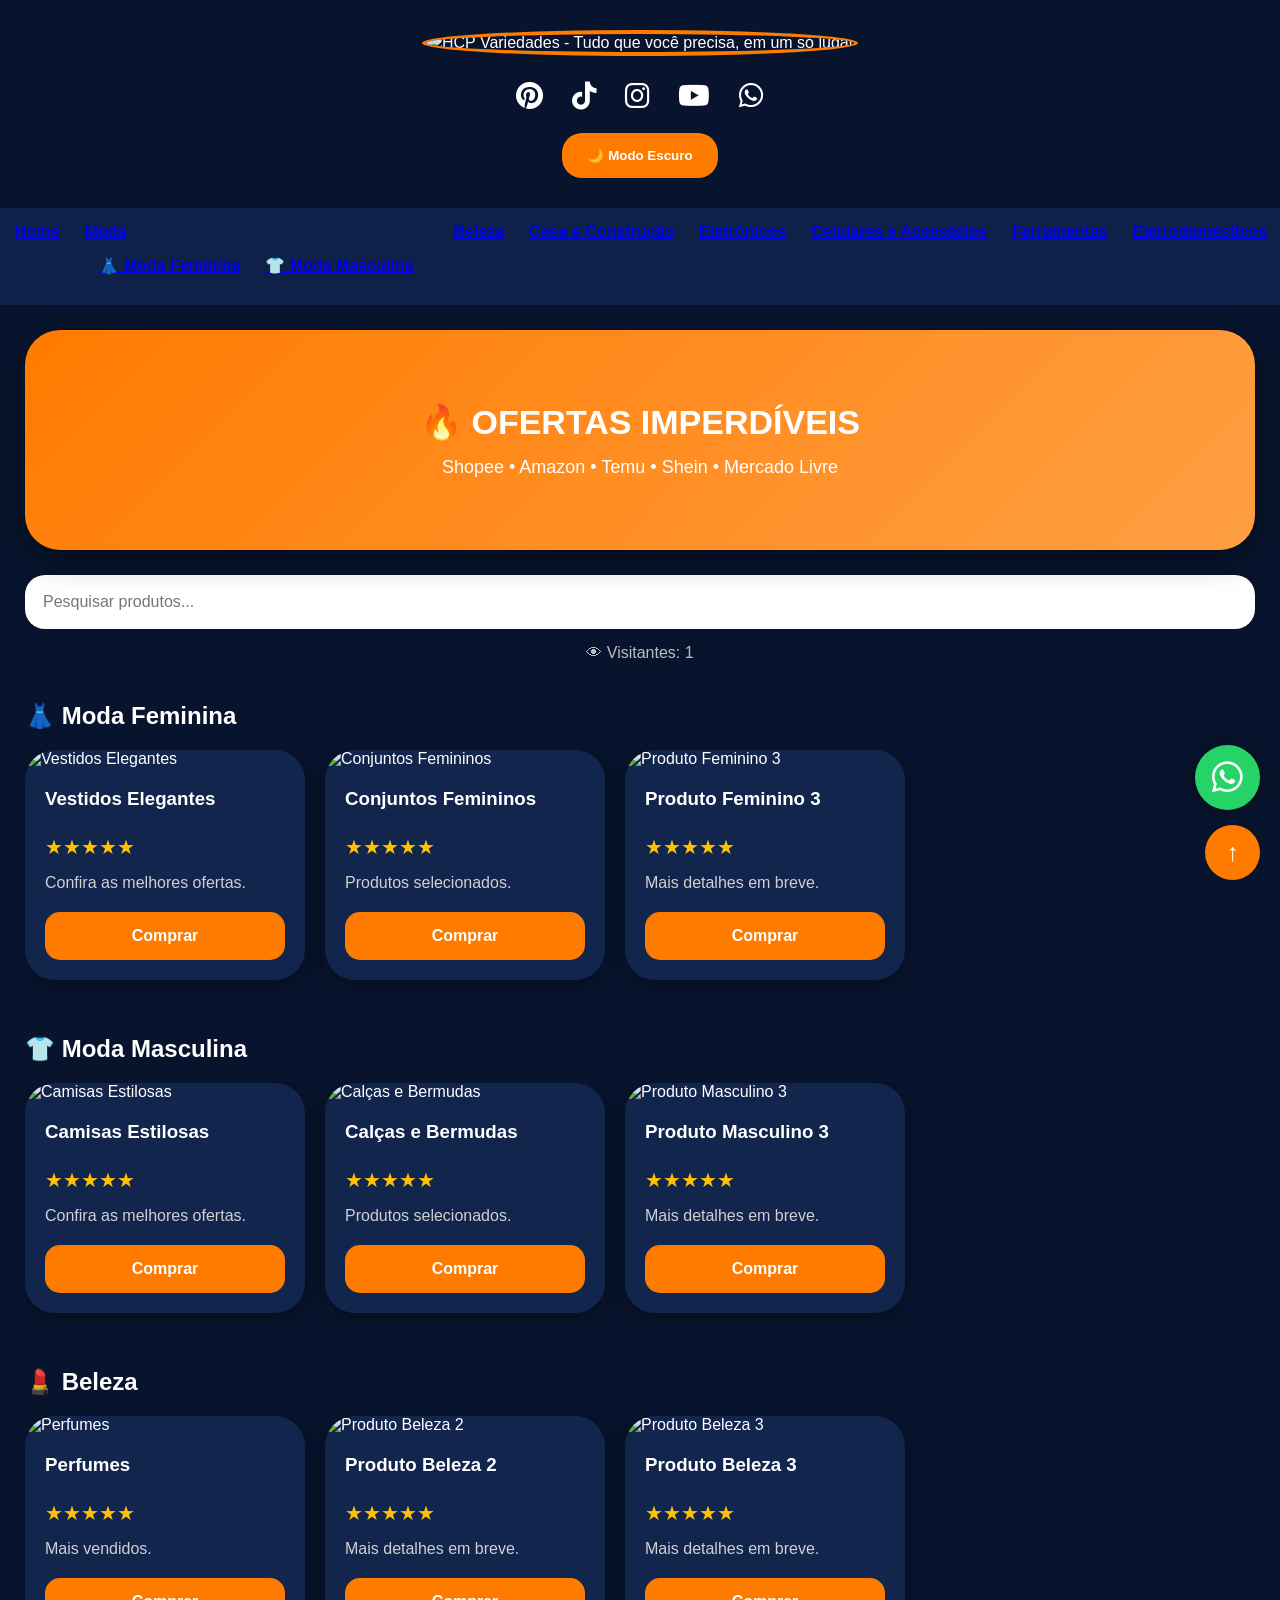
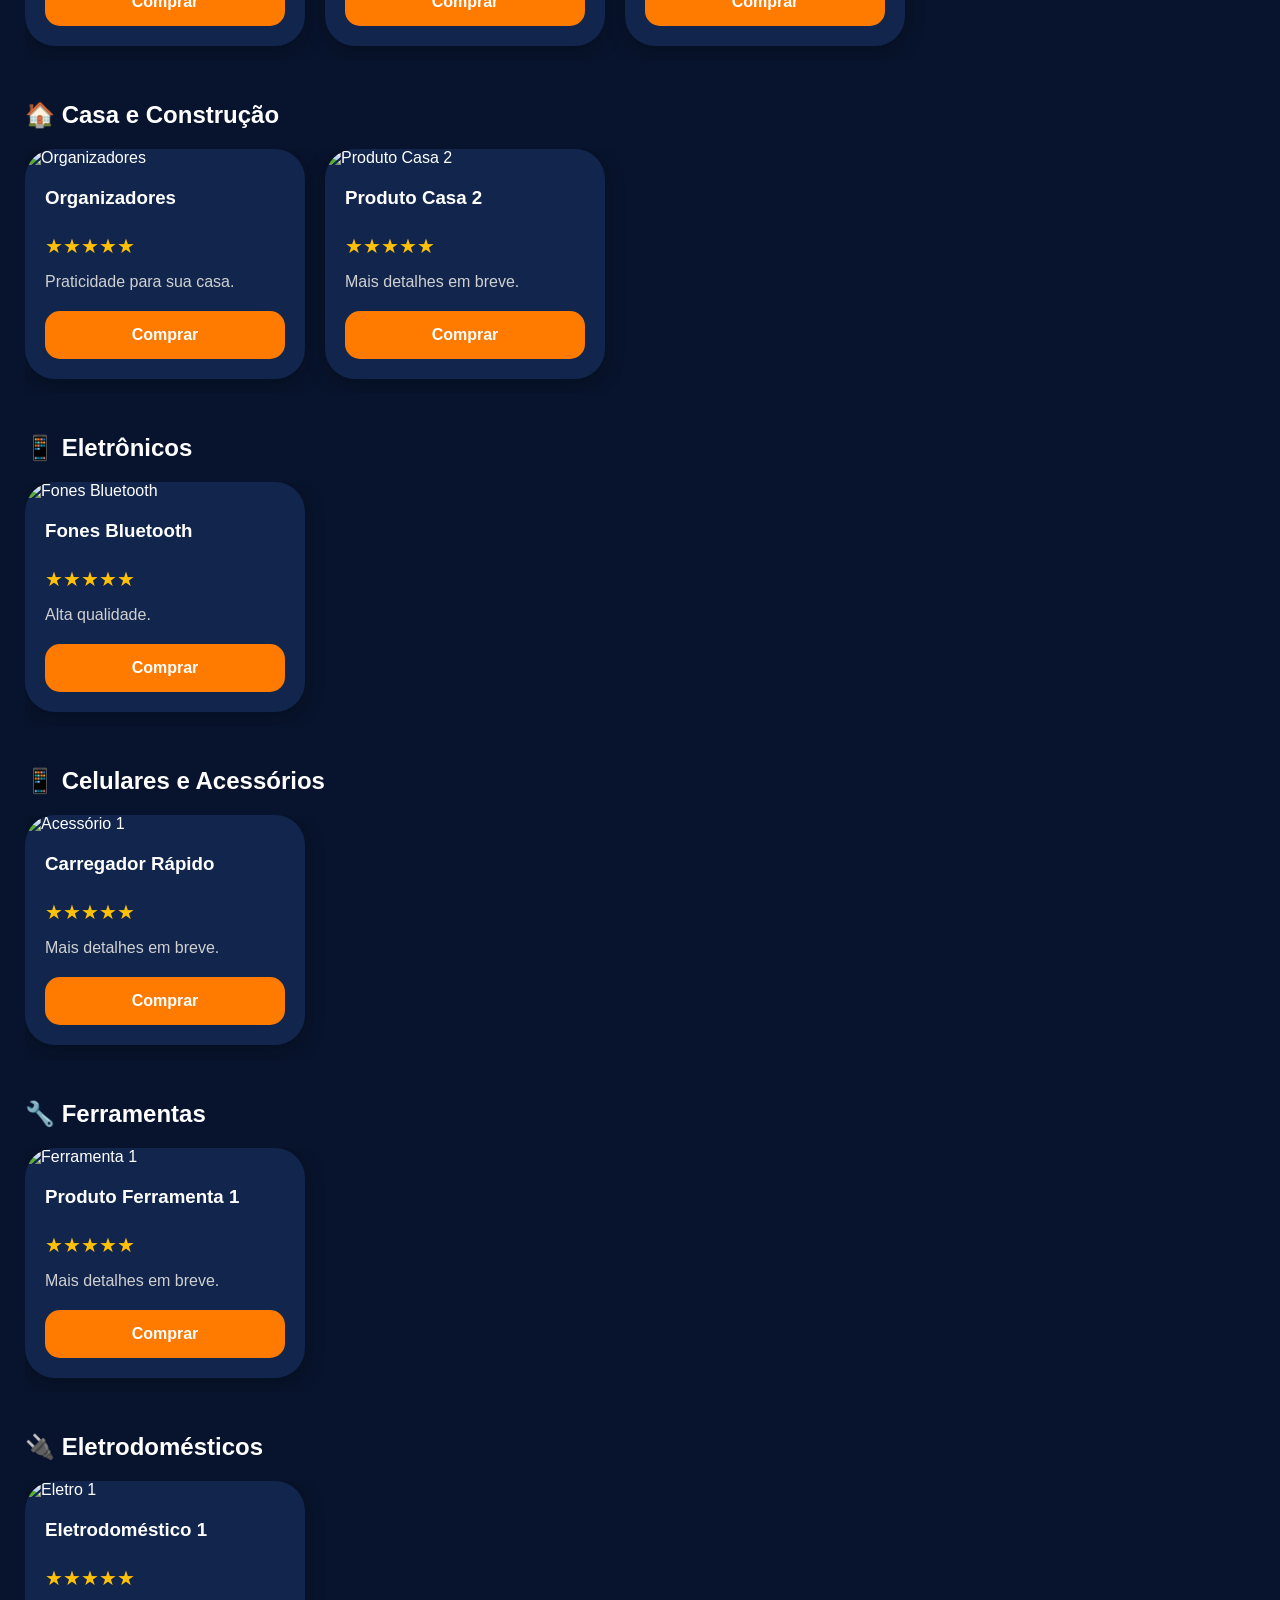
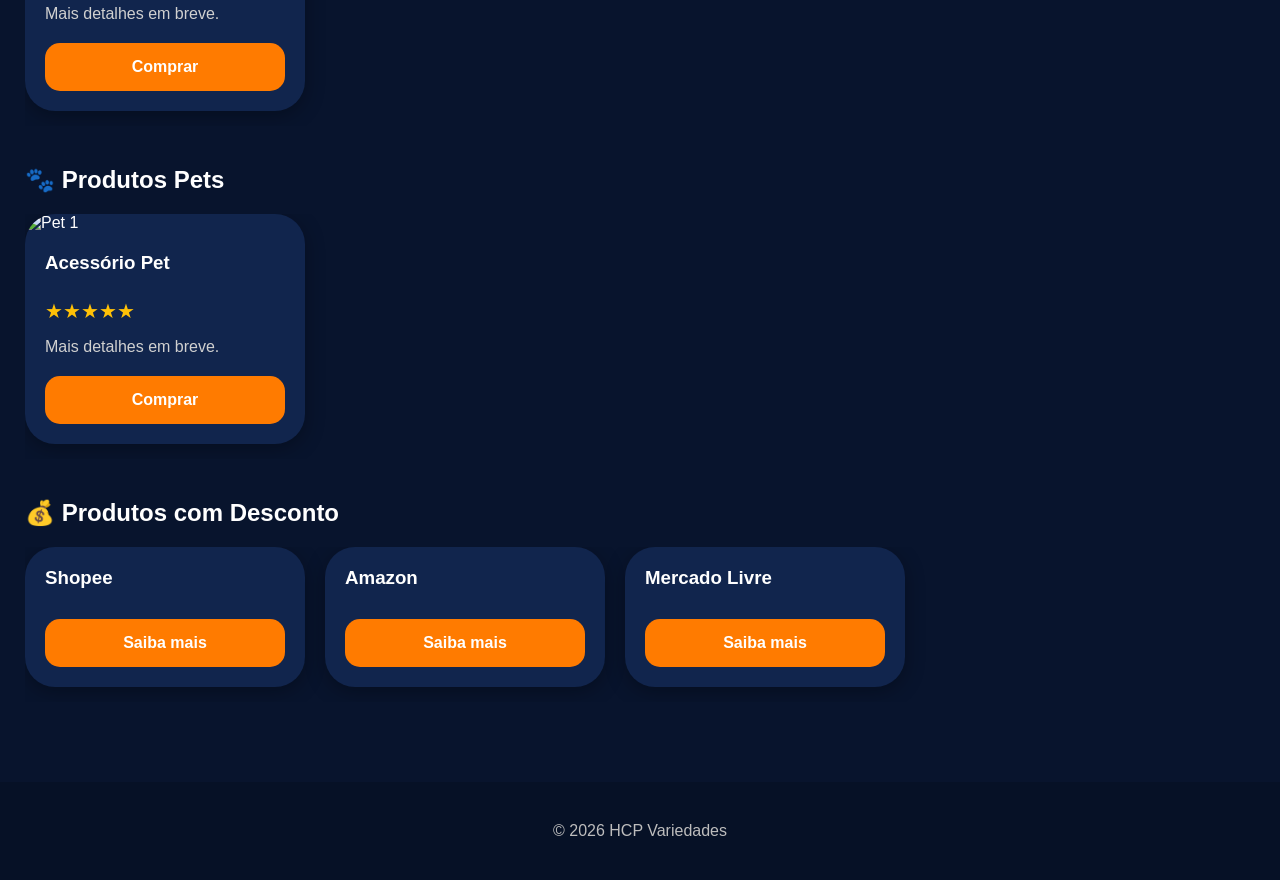
==== commit 4963564b: "Update index.html" ====
--- a/index.html
+++ b/index.html
@@ -11,10 +11,9 @@
     
     <meta property="og:title" content="HCP Variedades">
     <meta property="og:description" content="As melhores ofertas da Shopee, Amazon, Temu, Shein e Mercado Livre.">
-    <meta property="og:image" content="https://bilpereira78.github.io/hcp-variedades/imagens/capa.jpg">
+    <meta property="og:image" content="https://bilpereira78.github.io/hcp-variedades/imagens/logo.png">
     <meta property="og:type" content="website">
     <meta property="og:url" content="https://bilpereira78.github.io/hcp-variedades">
-    <meta property="article:author" content="HCP Variedades">
 
     <link rel="icon" href="imagens/favicon.png">
     <link rel="manifest" href="manifest.json">
@@ -25,14 +24,11 @@
 
     <header>
         <div class="perfil">
-            <!-- Substitua o src pelo caminho correto da sua logo quando subir ela no GitHub -->
-            <img src="imagens/logo.png" alt="Logo HCP Variedades" class="logo-site">
-            <h1>HCP Variedades</h1>
-            <p>Ofertas selecionadas todos os dias 🔥</p>
+            <!-- Banner unificado substituindo a logo redonda e o título em texto antigo (Conforme imagem 1000500811.jpg) -->
+            <img src="imagens/logo.png" alt="HCP Variedades - Tudo que você precisa, em um só lugar" class="banner-topo">
         </div>
 
         <div class="redes">
-            <!-- Insira os links das suas redes sociais substituindo o '#' dentro do href -->
             <a href="#" target="_blank"><i class="fa-brands fa-pinterest"></i></a>
             <a href="#" target="_blank"><i class="fa-brands fa-tiktok"></i></a>
             <a href="#" target="_blank"><i class="fa-brands fa-instagram"></i></a>
@@ -49,32 +45,52 @@
         <i class="fa-solid fa-bars"></i>
     </div>
 
+    <!-- MENU REFORMULADO COM AS NOVAS CATEGORIAS E SUB-MENU DE MODA (Conforme imagem 1000500813.jpg) -->
     <nav id="menu">
         <ul>
             <li><a href="#">Home</a></li>
-            <li><a href="#moda-feminina">Moda Feminina</a></li>
-            <li><a href="#moda-masculina">Moda Masculina</a></li>
+            <li>
+                <a href="#moda-feminina">Moda</a>
+                <ul class="sub-menu">
+                    <li><a href="#moda-feminina">👗 Moda Feminina</a></li>
+                    <li><a href="#moda-masculina">👕 Moda Masculina</a></li>
+                </ul>
+            </li>
             <li><a href="#beleza">Beleza</a></li>
-            <li><a href="#casa">Casa e Cozinha</a></li>
+            <li><a href="#casa-construcao">Casa e Construção</a></li>
             <li><a href="#eletronicos">Eletrônicos</a></li>
+            <li><a href="#celulares-acessorios">Celulares e Acessórios</a></li>
             <li><a href="#ferramentas">Ferramentas</a></li>
-            <li><a href="#cupons">Cupons</a></li>
-            <li><a href="#ofertas-desconto">Ofertas com Desconto</a></li>
+            <li><a href="#eletrodomesticos">Eletrodomésticos</a></li>
+            <li><a href="#produtos-pets">Produtos Pets</a></li>
         </ul>
     </nav>
 
+    <!-- CARROSSEL DE BANNERS EM MOVIMENTO ATUALIZADO (Conforme imagem 1000500814.jpg) -->
     <section class="slider">
         <div class="slide ativo">
             <h2>🔥 OFERTAS IMPERDÍVEIS</h2>
-            <p>Shopee • Amazon • Temu • Shein • Casa e Cozinha</p>
-        </div>
-        <div class="slide">
-            <h2>📱 ELETRÔNICOS MAIS VENDIDOS</h2>
+            <p>Shopee • Amazon • Temu • Shein • Mercado Livre</p>
+        </div>
+        <div class="slide">
+            <h2>🛒 PRODUTOS MAIS VENDIDOS</h2>
             <p>Mercado Livre • Amazon • Shopee</p>
         </div>
         <div class="slide">
             <h2>💄 MODA E BELEZA</h2>
             <p>Shein • Temu • Shopee</p>
+        </div>
+        <div class="slide">
+            <h2>✨ VARIEDADES E ACHADINHOS</h2>
+            <p>Shopee • Amazon • Temu • Shein • Mercado Livre • Kwai</p>
+        </div>
+        <div class="slide">
+            <h2>🔌 ELETRÔNICOS E ELETRODOMÉSTICOS</h2>
+            <p>Mercado Livre • Amazon • Shopee</p>
+        </div>
+        <div class="slide">
+            <h2>🏠 CASA E CONSTRUÇÃO</h2>
+            <p>Shopee • Amazon • Mercado Livre • Temu</p>
         </div>
     </section>
 
@@ -86,12 +102,13 @@
         👁 Visitantes: <span>0</span>
     </div>
 
-    <!-- SEÇÃO MODA FEMININA -->
+    <!-- SEÇÕES DE PRODUTOS ESTÁTICAS EM GRADE (Conforme imagens 1000500815.jpg e 1000500816.jpg) -->
+    
+    <!-- 1. MODA FEMININA -->
     <section class="categoria" id="moda-feminina">
         <h2>👗 Moda Feminina</h2>
         <div class="cards">
             <div class="card">
-                <div class="favorito"><i class="fa-solid fa-heart"></i></div>
                 <img loading="lazy" src="imagens/vestido1.jpg" alt="Vestidos Elegantes">
                 <h3>Vestidos Elegantes</h3>
                 <div class="avaliacao">★★★★★</div>
@@ -99,7 +116,6 @@
                 <a href="#">Comprar</a>
             </div>
             <div class="card">
-                <div class="favorito"><i class="fa-solid fa-heart"></i></div>
                 <img loading="lazy" src="imagens/vestido2.jpg" alt="Conjuntos Femininos">
                 <h3>Conjuntos Femininos</h3>
                 <div class="avaliacao">★★★★★</div>
@@ -107,85 +123,48 @@
                 <a href="#">Comprar</a>
             </div>
             <div class="card">
-                <div class="favorito"><i class="fa-solid fa-heart"></i></div>
                 <img loading="lazy" src="imagens/moda_fem3.jpg" alt="Produto Feminino 3">
                 <h3>Produto Feminino 3</h3>
                 <div class="avaliacao">★★★★★</div>
                 <p>Mais detalhes em breve.</p>
                 <a href="#">Comprar</a>
             </div>
-            <div class="card">
-                <div class="favorito"><i class="fa-solid fa-heart"></i></div>
-                <img loading="lazy" src="imagens/moda_fem4.jpg" alt="Produto Feminino 4">
-                <h3>Produto Feminino 4</h3>
-                <div class="avaliacao">★★★★★</div>
-                <p>Mais detalhes em breve.</p>
-                <a href="#">Comprar</a>
-            </div>
-            <div class="card">
-                <div class="favorito"><i class="fa-solid fa-heart"></i></div>
-                <img loading="lazy" src="imagens/moda_fem5.jpg" alt="Produto Feminino 5">
-                <h3>Produto Feminino 5</h3>
-                <div class="avaliacao">★★★★★</div>
-                <p>Mais detalhes em breve.</p>
-                <a href="#">Comprar</a>
-            </div>
-        </div>
-    </section>
-
-    <!-- SEÇÃO MODA MASCULINA -->
+        </div>
+    </section>
+
+    <!-- 2. MODA MASCULINA -->
     <section class="categoria" id="moda-masculina">
         <h2>👕 Moda Masculina</h2>
         <div class="cards">
             <div class="card">
-                <div class="favorito"><i class="fa-solid fa-heart"></i></div>
-                <img loading="lazy" src="imagens/moda_masc1.jpg" alt="Produto Masculino 1">
+                <img loading="lazy" src="imagens/moda_masc1.jpg" alt="Camisas Estilosas">
                 <h3>Camisas Estilosas</h3>
                 <div class="avaliacao">★★★★★</div>
                 <p>Confira as melhores ofertas.</p>
                 <a href="#">Comprar</a>
             </div>
             <div class="card">
-                <div class="favorito"><i class="fa-solid fa-heart"></i></div>
-                <img loading="lazy" src="imagens/moda_masc2.jpg" alt="Produto Masculino 2">
+                <img loading="lazy" src="imagens/moda_masc2.jpg" alt="Calças e Bermudas">
                 <h3>Calças e Bermudas</h3>
                 <div class="avaliacao">★★★★★</div>
                 <p>Produtos selecionados.</p>
                 <a href="#">Comprar</a>
             </div>
             <div class="card">
-                <div class="favorito"><i class="fa-solid fa-heart"></i></div>
                 <img loading="lazy" src="imagens/moda_masc3.jpg" alt="Produto Masculino 3">
                 <h3>Produto Masculino 3</h3>
                 <div class="avaliacao">★★★★★</div>
                 <p>Mais detalhes em breve.</p>
                 <a href="#">Comprar</a>
             </div>
-            <div class="card">
-                <div class="favorito"><i class="fa-solid fa-heart"></i></div>
-                <img loading="lazy" src="imagens/moda_masc4.jpg" alt="Produto Masculino 4">
-                <h3>Produto Masculino 4</h3>
-                <div class="avaliacao">★★★★★</div>
-                <p>Mais detalhes em breve.</p>
-                <a href="#">Comprar</a>
-            </div>
-            <div class="card">
-                <div class="favorito"><i class="fa-solid fa-heart"></i></div>
-                <img loading="lazy" src="imagens/moda_masc5.jpg" alt="Produto Masculino 5">
-                <h3>Produto Masculino 5</h3>
-                <div class="avaliacao">★★★★★</div>
-                <p>Mais detalhes em breve.</p>
-                <a href="#">Comprar</a>
-            </div>
-        </div>
-    </section>
-
-    <!-- SEÇÃO BELEZA -->
+        </div>
+    </section>
+
+    <!-- 3. BELEZA -->
     <section class="categoria" id="beleza">
         <h2>💄 Beleza</h2>
         <div class="cards">
             <div class="card">
-                <div class="favorito"><i class="fa-solid fa-heart"></i></div>
                 <img loading="lazy" src="imagens/perfume.jpg" alt="Perfumes">
                 <h3>Perfumes</h3>
                 <div class="avaliacao">★★★★★</div>
@@ -193,7 +172,6 @@
                 <a href="#">Comprar</a>
             </div>
             <div class="card">
-                <div class="favorito"><i class="fa-solid fa-heart"></i></div>
                 <img loading="lazy" src="imagens/beleza2.jpg" alt="Produto Beleza 2">
                 <h3>Produto Beleza 2</h3>
                 <div class="avaliacao">★★★★★</div>
@@ -201,38 +179,20 @@
                 <a href="#">Comprar</a>
             </div>
             <div class="card">
-                <div class="favorito"><i class="fa-solid fa-heart"></i></div>
                 <img loading="lazy" src="imagens/beleza3.jpg" alt="Produto Beleza 3">
                 <h3>Produto Beleza 3</h3>
                 <div class="avaliacao">★★★★★</div>
                 <p>Mais detalhes em breve.</p>
                 <a href="#">Comprar</a>
             </div>
-            <div class="card">
-                <div class="favorito"><i class="fa-solid fa-heart"></i></div>
-                <img loading="lazy" src="imagens/beleza4.jpg" alt="Produto Beleza 4">
-                <h3>Produto Beleza 4</h3>
-                <div class="avaliacao">★★★★★</div>
-                <p>Mais detalhes em breve.</p>
-                <a href="#">Comprar</a>
-            </div>
-            <div class="card">
-                <div class="favorito"><i class="fa-solid fa-heart"></i></div>
-                <img loading="lazy" src="imagens/beleza5.jpg" alt="Produto Beleza 5">
-                <h3>Produto Beleza 5</h3>
-                <div class="avaliacao">★★★★★</div>
-                <p>Mais detalhes em breve.</p>
-                <a href="#">Comprar</a>
-            </div>
-        </div>
-    </section>
-
-    <!-- SEÇÃO CASA E COZINHA -->
-    <section class="categoria" id="casa">
-        <h2>🏠 Casa e Cozinha</h2>
-        <div class="cards">
-            <div class="card">
-                <div class="favorito"><i class="fa-solid fa-heart"></i></div>
+        </div>
+    </section>
+
+    <!-- 4. CASA E CONSTRUÇÃO (Nome e ID Atualizados) -->
+    <section class="categoria" id="casa-construcao">
+        <h2>🏠 Casa e Construção</h2>
+        <div class="cards">
+            <div class="card">
                 <img loading="lazy" src="imagens/casa.jpg" alt="Organizadores">
                 <h3>Organizadores</h3>
                 <div class="avaliacao">★★★★★</div>
@@ -240,155 +200,92 @@
                 <a href="#">Comprar</a>
             </div>
             <div class="card">
-                <div class="favorito"><i class="fa-solid fa-heart"></i></div>
                 <img loading="lazy" src="imagens/casa2.jpg" alt="Produto Casa 2">
                 <h3>Produto Casa 2</h3>
                 <div class="avaliacao">★★★★★</div>
                 <p>Mais detalhes em breve.</p>
                 <a href="#">Comprar</a>
             </div>
-            <div class="card">
-                <div class="favorito"><i class="fa-solid fa-heart"></i></div>
-                <img loading="lazy" src="imagens/casa3.jpg" alt="Produto Casa 3">
-                <h3>Produto Casa 3</h3>
-                <div class="avaliacao">★★★★★</div>
-                <p>Mais detalhes em breve.</p>
-                <a href="#">Comprar</a>
-            </div>
-            <div class="card">
-                <div class="favorito"><i class="fa-solid fa-heart"></i></div>
-                <img loading="lazy" src="imagens/casa4.jpg" alt="Produto Casa 4">
-                <h3>Produto Casa 4</h3>
-                <div class="avaliacao">★★★★★</div>
-                <p>Mais detalhes em breve.</p>
-                <a href="#">Comprar</a>
-            </div>
-            <div class="card">
-                <div class="favorito"><i class="fa-solid fa-heart"></i></div>
-                <img loading="lazy" src="imagens/casa5.jpg" alt="Produto Casa 5">
-                <h3>Produto Casa 5</h3>
-                <div class="avaliacao">★★★★★</div>
-                <p>Mais detalhes em breve.</p>
-                <a href="#">Comprar</a>
-            </div>
-        </div>
-    </section>
-
-    <!-- SEÇÃO ELETRÔNICOS -->
+        </div>
+    </section>
+
+    <!-- 5. ELETRÔNICOS -->
     <section class="categoria" id="eletronicos">
         <h2>📱 Eletrônicos</h2>
         <div class="cards">
             <div class="card">
-                <div class="favorito"><i class="fa-solid fa-heart"></i></div>
                 <img loading="lazy" src="imagens/fone.jpg" alt="Fones Bluetooth">
                 <h3>Fones Bluetooth</h3>
                 <div class="avaliacao">★★★★★</div>
                 <p>Alta qualidade.</p>
                 <a href="#">Comprar</a>
             </div>
-            <div class="card">
-                <div class="favorito"><i class="fa-solid fa-heart"></i></div>
-                <img loading="lazy" src="imagens/eletronico2.jpg" alt="Produto Eletrônico 2">
-                <h3>Produto Eletrônico 2</h3>
-                <div class="avaliacao">★★★★★</div>
-                <p>Mais detalhes em breve.</p>
-                <a href="#">Comprar</a>
-            </div>
-            <div class="card">
-                <div class="favorito"><i class="fa-solid fa-heart"></i></div>
-                <img loading="lazy" src="imagens/eletronico3.jpg" alt="Produto Eletrônico 3">
-                <h3>Produto Eletrônico 3</h3>
-                <div class="avaliacao">★★★★★</div>
-                <p>Mais detalhes em breve.</p>
-                <a href="#">Comprar</a>
-            </div>
-            <div class="card">
-                <div class="favorito"><i class="fa-solid fa-heart"></i></div>
-                <img loading="lazy" src="imagens/eletronico4.jpg" alt="Produto Eletrônico 4">
-                <h3>Produto Eletrônico 4</h3>
-                <div class="avaliacao">★★★★★</div>
-                <p>Mais detalhes em breve.</p>
-                <a href="#">Comprar</a>
-            </div>
-            <div class="card">
-                <div class="favorito"><i class="fa-solid fa-heart"></i></div>
-                <img loading="lazy" src="imagens/eletronico5.jpg" alt="Produto Eletrônico 5">
-                <h3>Produto Eletrônico 5</h3>
-                <div class="avaliacao">★★★★★</div>
-                <p>Mais detalhes em breve.</p>
-                <a href="#">Comprar</a>
-            </div>
-        </div>
-    </section>
-
-    <!-- SEÇÃO FERRAMENTAS -->
+        </div>
+    </section>
+
+    <!-- 6. CELULARES E ACESSÓRIOS (Nova Seção) -->
+    <section class="categoria" id="celulares-acessorios">
+        <h2>📱 Celulares e Acessórios</h2>
+        <div class="cards">
+            <div class="card">
+                <img loading="lazy" src="imagens/celular1.jpg" alt="Acessório 1">
+                <h3>Carregador Rápido</h3>
+                <div class="avaliacao">★★★★★</div>
+                <p>Mais detalhes em breve.</p>
+                <a href="#">Comprar</a>
+            </div>
+        </div>
+    </section>
+
+    <!-- 7. FERRAMENTAS -->
     <section class="categoria" id="ferramentas">
         <h2>🔧 Ferramentas</h2>
         <div class="cards">
             <div class="card">
-                <div class="favorito"><i class="fa-solid fa-heart"></i></div>
-                <img loading="lazy" src="imagens/ferramenta1.jpg" alt="Produto Ferramenta 1">
+                <img loading="lazy" src="imagens/ferramenta1.jpg" alt="Ferramenta 1">
                 <h3>Produto Ferramenta 1</h3>
                 <div class="avaliacao">★★★★★</div>
                 <p>Mais detalhes em breve.</p>
                 <a href="#">Comprar</a>
             </div>
-            <div class="card">
-                <div class="favorito"><i class="fa-solid fa-heart"></i></div>
-                <img loading="lazy" src="imagens/ferramenta2.jpg" alt="Produto Ferramenta 2">
-                <h3>Produto Ferramenta 2</h3>
-                <div class="avaliacao">★★★★★</div>
-                <p>Mais detalhes em breve.</p>
-                <a href="#">Comprar</a>
-            </div>
-            <div class="card">
-                <div class="favorito"><i class="fa-solid fa-heart"></i></div>
-                <img loading="lazy" src="imagens/ferramenta3.jpg" alt="Produto Ferramenta 3">
-                <h3>Produto Ferramenta 3</h3>
-                <div class="avaliacao">★★★★★</div>
-                <p>Mais detalhes em breve.</p>
-                <a href="#">Comprar</a>
-            </div>
-            <div class="card">
-                <div class="favorito"><i class="fa-solid fa-heart"></i></div>
-                <img loading="lazy" src="imagens/ferramenta4.jpg" alt="Produto Ferramenta 4">
-                <h3>Produto Ferramenta 4</h3>
-                <div class="avaliacao">★★★★★</div>
-                <p>Mais detalhes em breve.</p>
-                <a href="#">Comprar</a>
-            </div>
-            <div class="card">
-                <div class="favorito"><i class="fa-solid fa-heart"></i></div>
-                <img loading="lazy" src="imagens/ferramenta5.jpg" alt="Produto Ferramenta 5">
-                <h3>Produto Ferramenta 5</h3>
-                <div class="avaliacao">★★★★★</div>
-                <p>Mais detalhes em breve.</p>
-                <a href="#">Comprar</a>
-            </div>
-        </div>
-    </section>
-
-    <!-- SEÇÃO CUPONS E PROMOÇÕES -->
-    <section class="categoria" id="cupons">
-        <h2>🎁 Cupons e Promoções</h2>
-        <div class="cards">
-            <div class="card"><h3>Shopee</h3><a href="#">Ver ofertas</a></div>
-            <div class="card"><h3>Amazon</h3><a href="#">Ver ofertas</a></div>
-            <div class="card"><h3>Temu</h3><a href="#">Ver ofertas</a></div>
-            <div class="card"><h3>Shein</h3><a href="#">Ver ofertas</a></div>
-            <div class="card"><h3>Mercado Livre</h3><a href="#">Ver ofertas</a></div>
-            <div class="card"><h3>Kwai</h3><a href="#">Ver ofertas</a></div>
-        </div>
-    </section>
-
-    <!-- SEÇÃO OFERTAS COM DESCONTO -->
-    <section class="categoria" id="ofertas-desconto">
-        <h2>💰 Ofertas com Desconto</h2>
+        </div>
+    </section>
+
+    <!-- 8. ELETRODOMÉSTICOS (Nova Seção) -->
+    <section class="categoria" id="eletrodomesticos">
+        <h2>🔌 Eletrodomésticos</h2>
+        <div class="cards">
+            <div class="card">
+                <img loading="lazy" src="imagens/eletro1.jpg" alt="Eletro 1">
+                <h3>Eletrodoméstico 1</h3>
+                <div class="avaliacao">★★★★★</div>
+                <p>Mais detalhes em breve.</p>
+                <a href="#">Comprar</a>
+            </div>
+        </div>
+    </section>
+
+    <!-- 9. PRODUTOS PETS (Nova Seção) -->
+    <section class="categoria" id="produtos-pets">
+        <h2>🐾 Produtos Pets</h2>
+        <div class="cards">
+            <div class="card">
+                <img loading="lazy" src="imagens/pet1.jpg" alt="Pet 1">
+                <h3>Acessório Pet</h3>
+                <div class="avaliacao">★★★★★</div>
+                <p>Mais detalhes em breve.</p>
+                <a href="#">Comprar</a>
+            </div>
+        </div>
+    </section>
+
+    <!-- 10. PRODUTOS COM DESCONTO (Substituindo a antiga seção Ofertas com Desconto) -->
+    <section class="categoria" id="produtos-desconto">
+        <h2>💰 Produtos com Desconto</h2>
         <div class="cards">
             <div class="card"><h3>Shopee</h3><a href="#">Saiba mais</a></div>
             <div class="card"><h3>Amazon</h3><a href="#">Saiba mais</a></div>
             <div class="card"><h3>Mercado Livre</h3><a href="#">Saiba mais</a></div>
-            <div class="card"><h3>Kwai e TikTok Shop</h3><a href="#cupons">Saiba mais</a></div>
         </div>
     </section>
 
@@ -401,9 +298,9 @@
 
     <footer>
         <p>© 2026 HCP Variedades</p>
+    </p>
     </footer>
 
     <script src="script.js"></script>
 </body>
-                    </html>
-        
+</html>
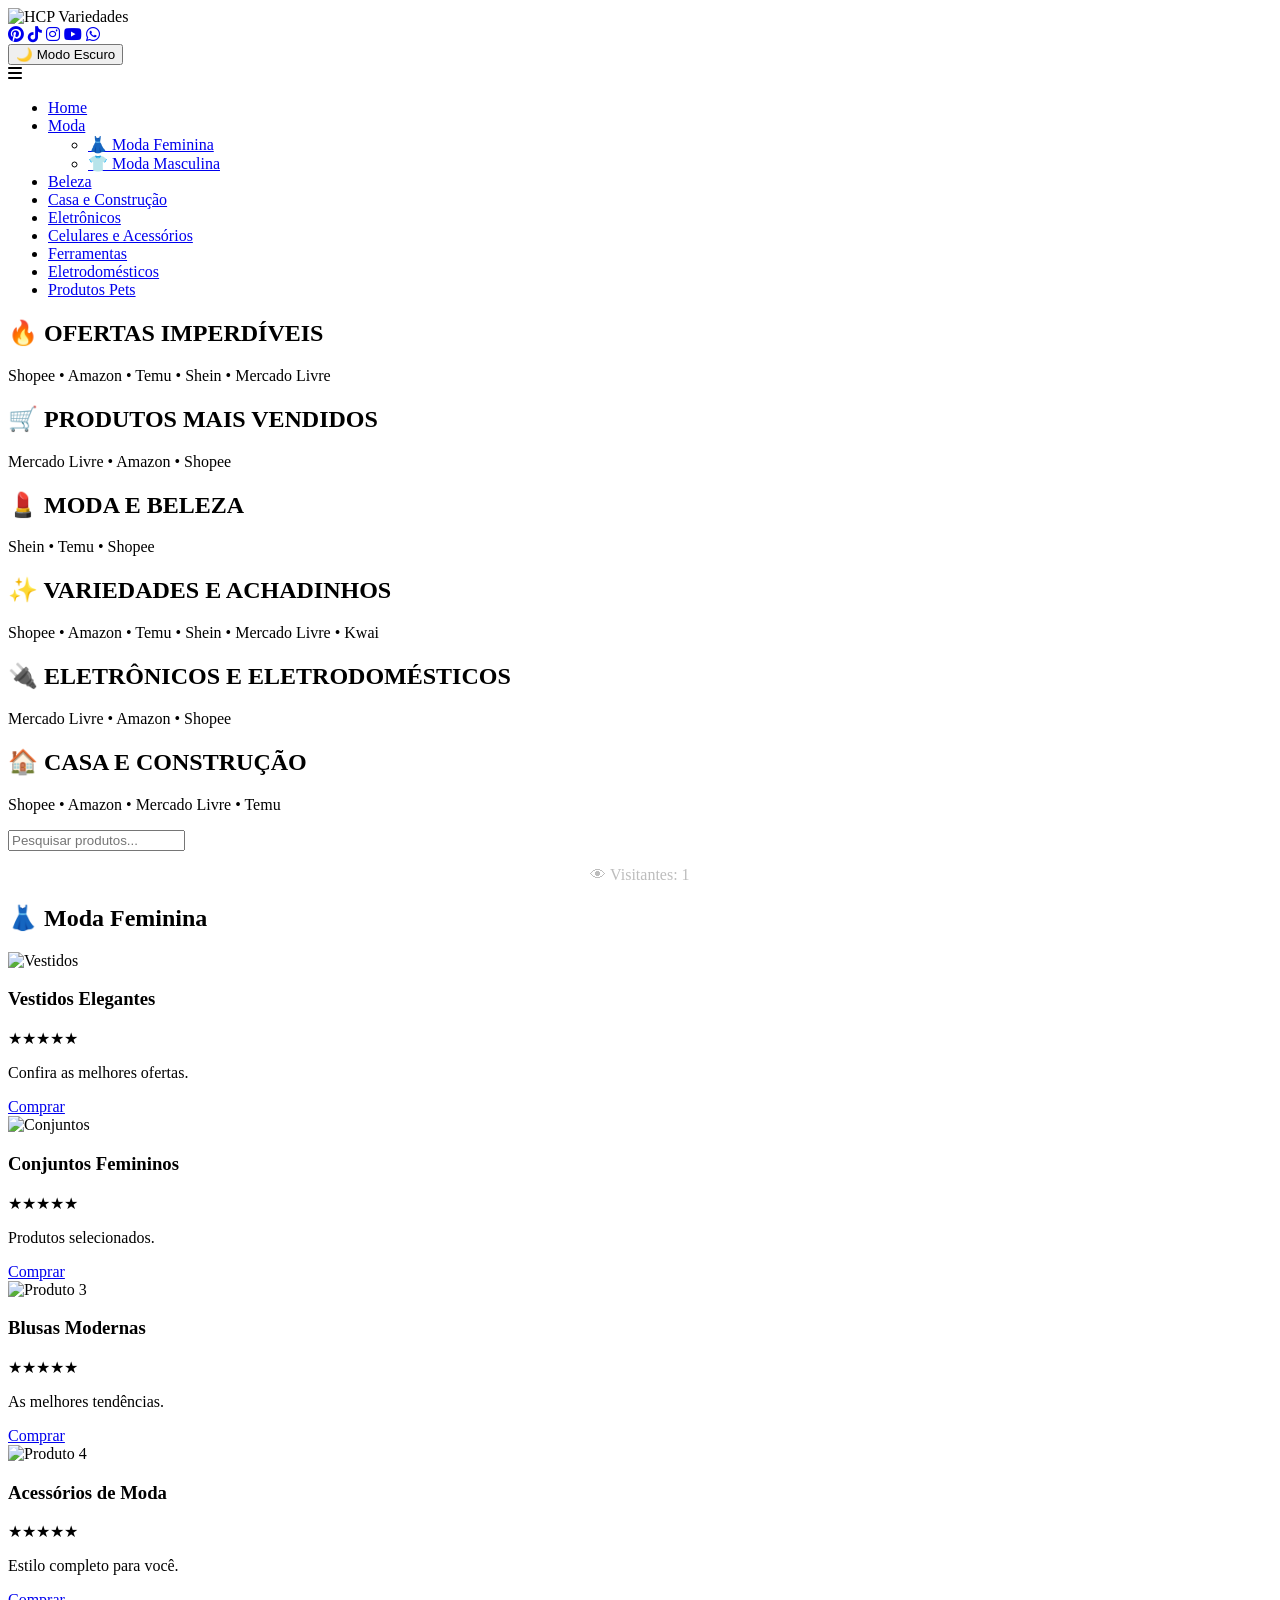
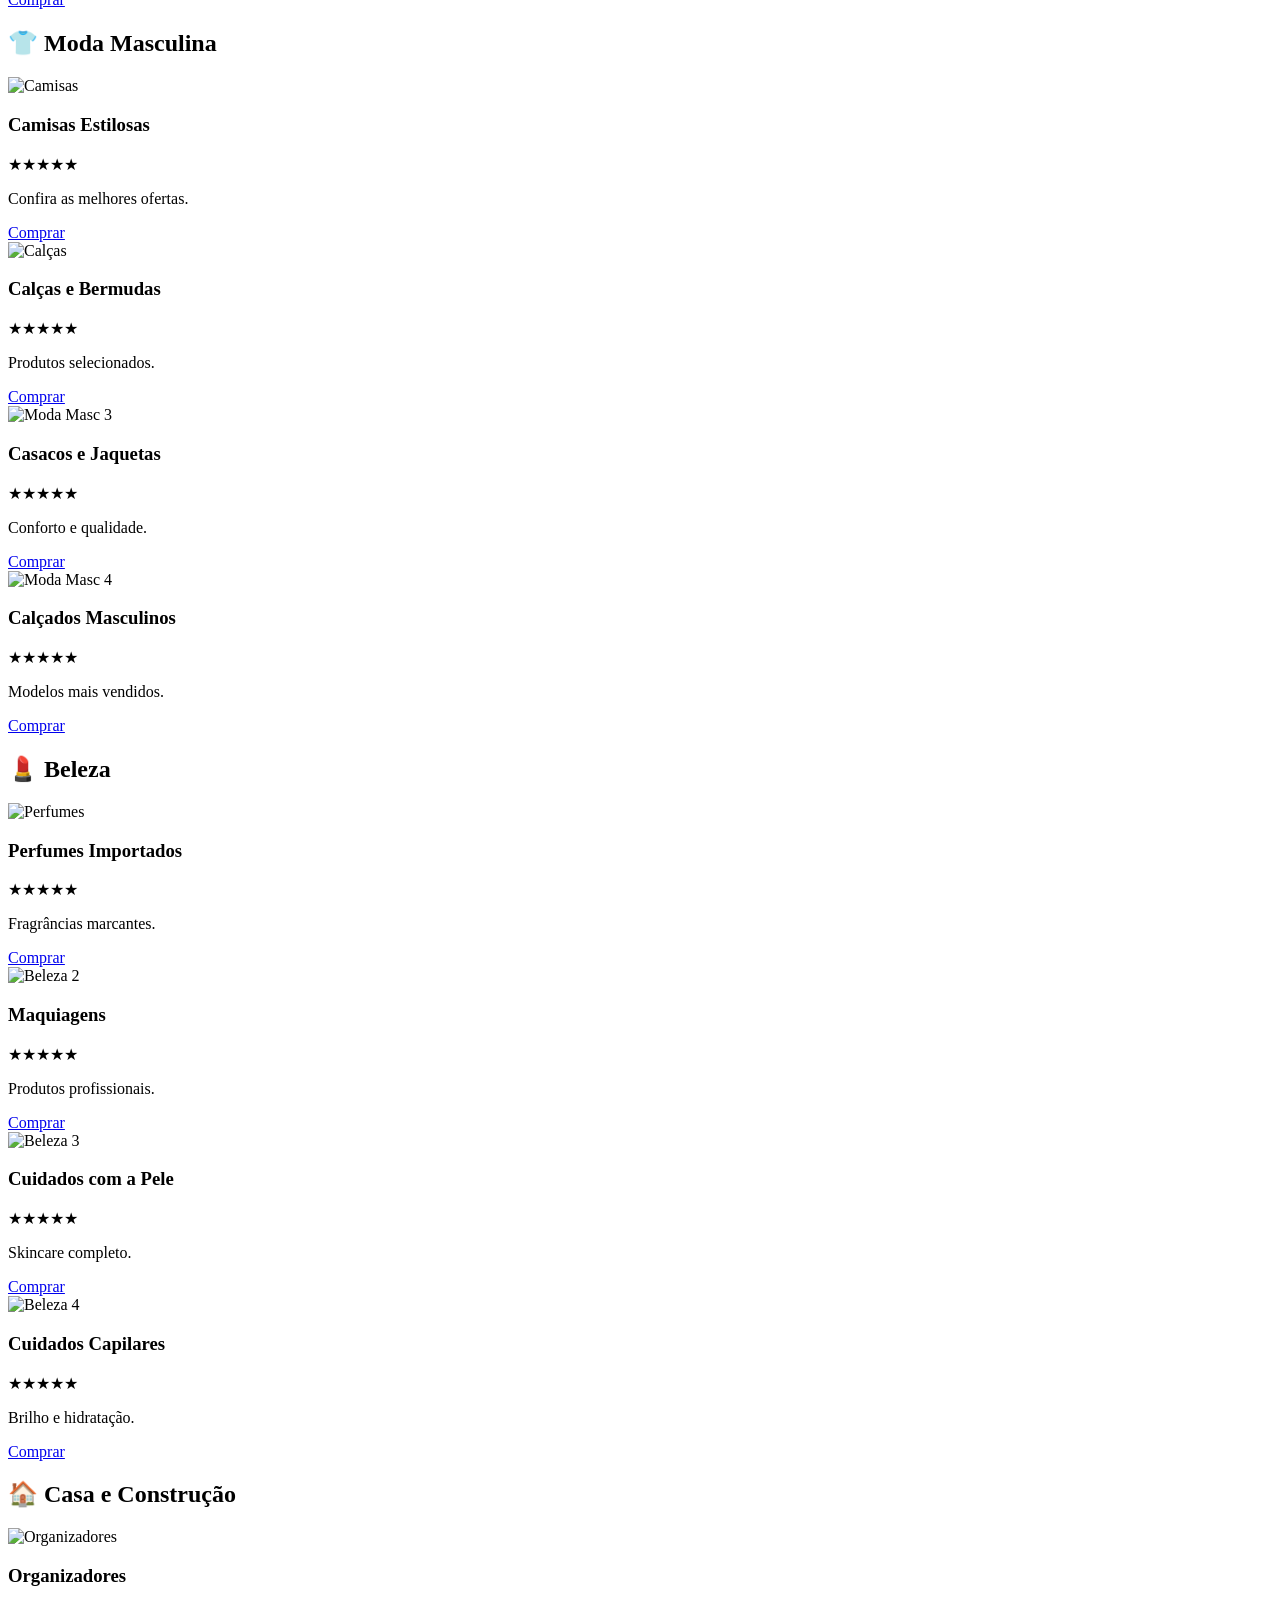
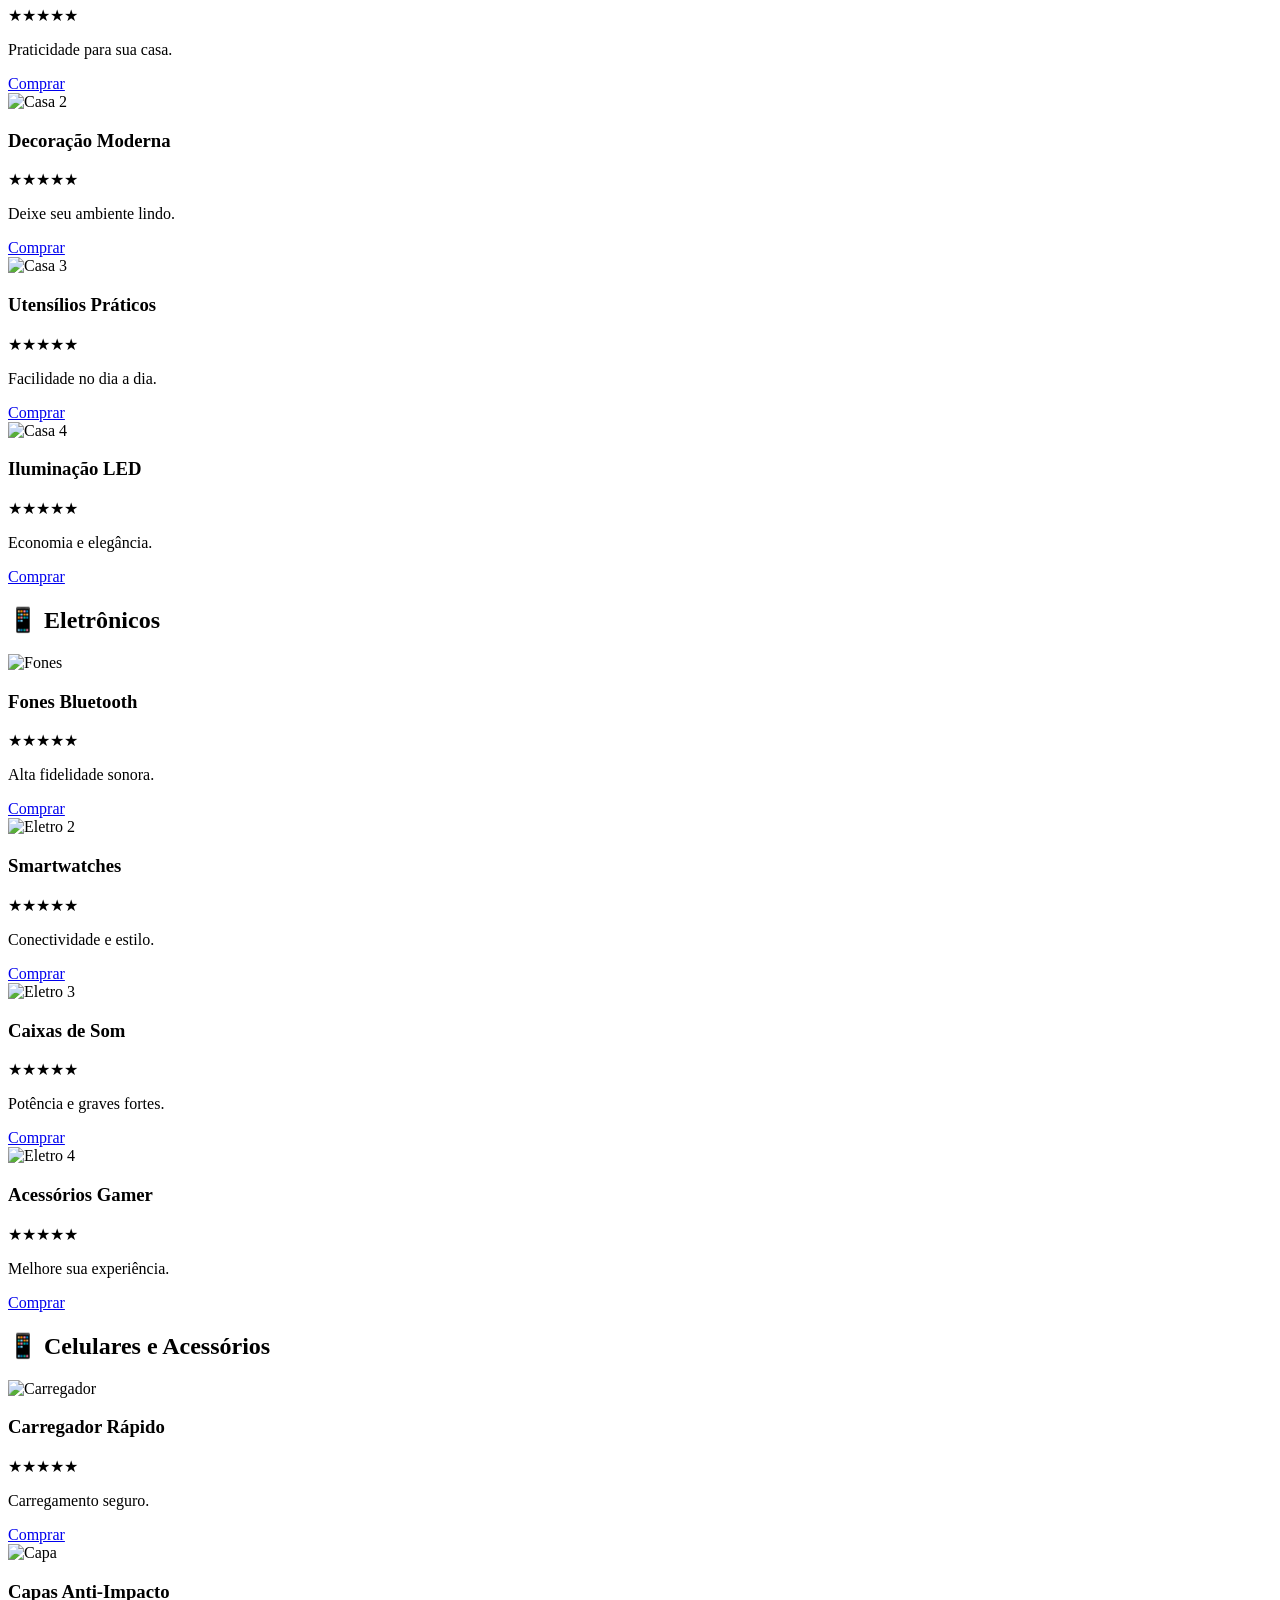
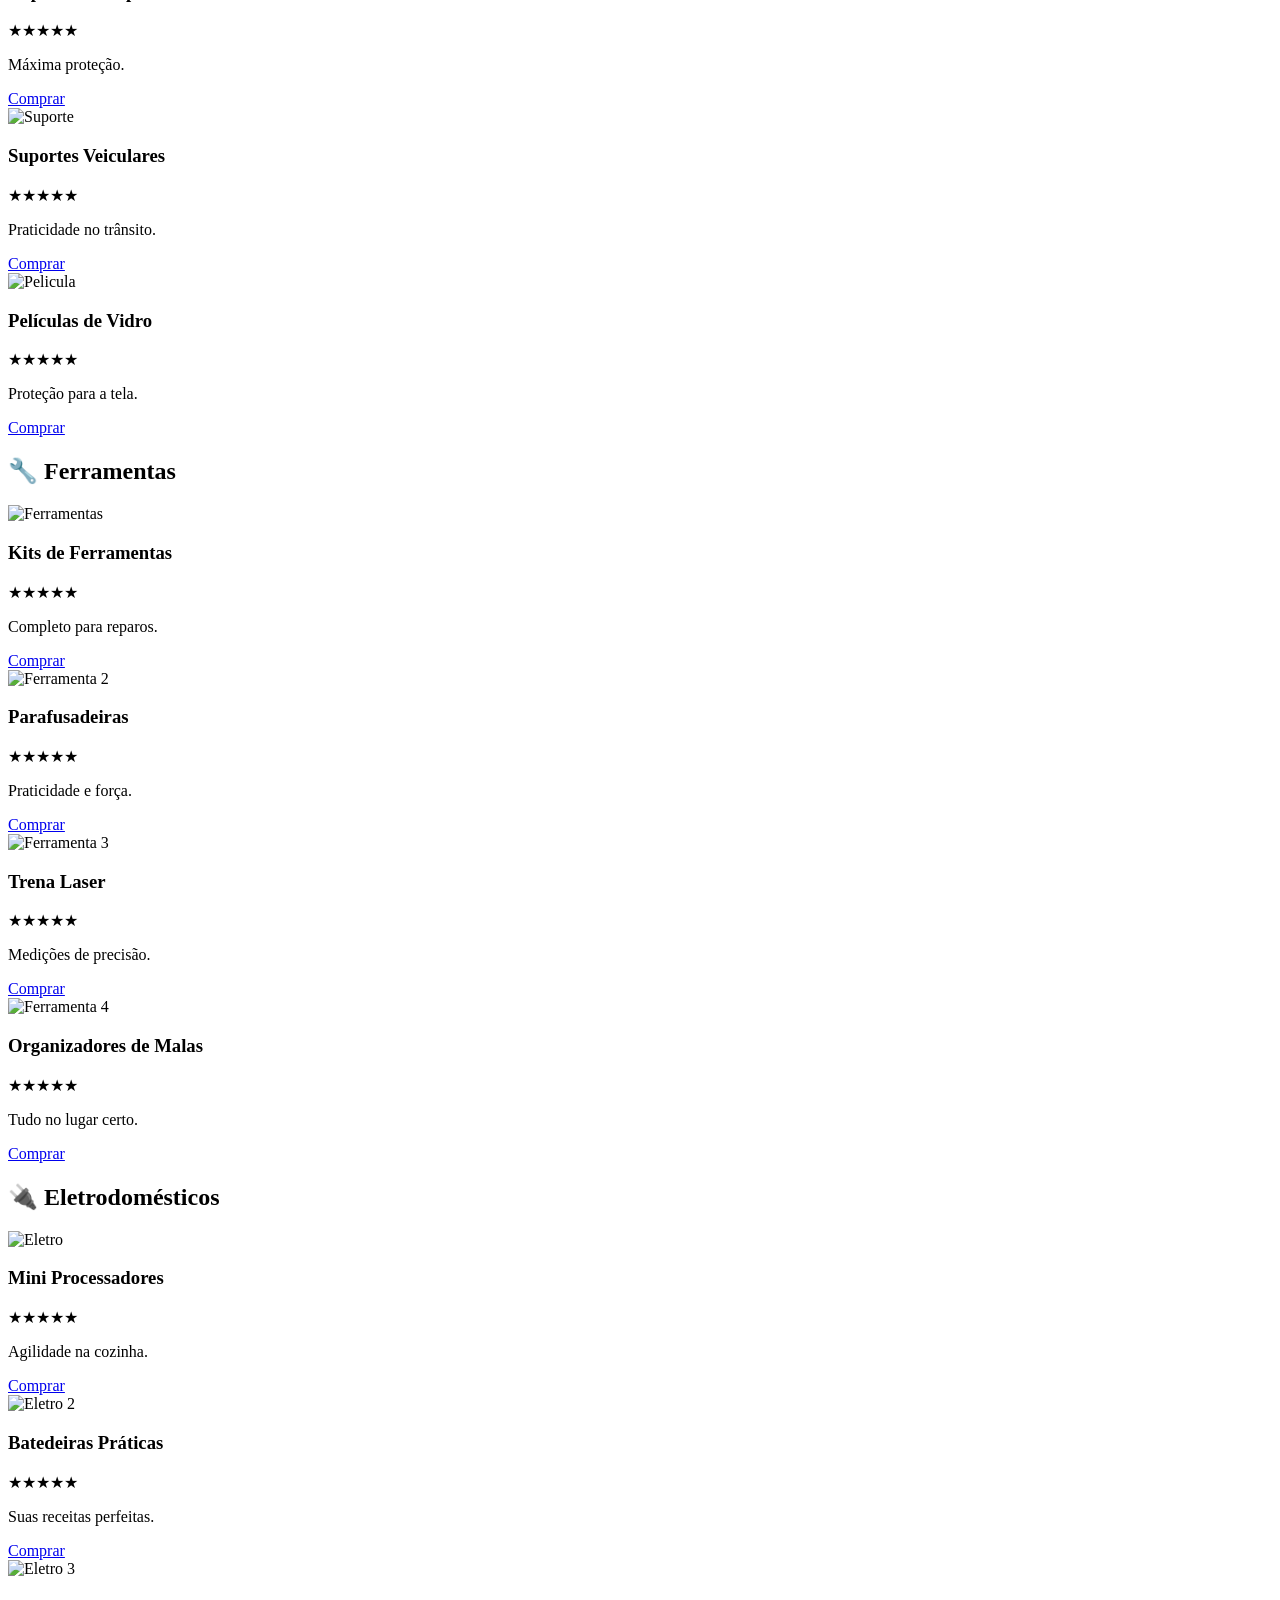
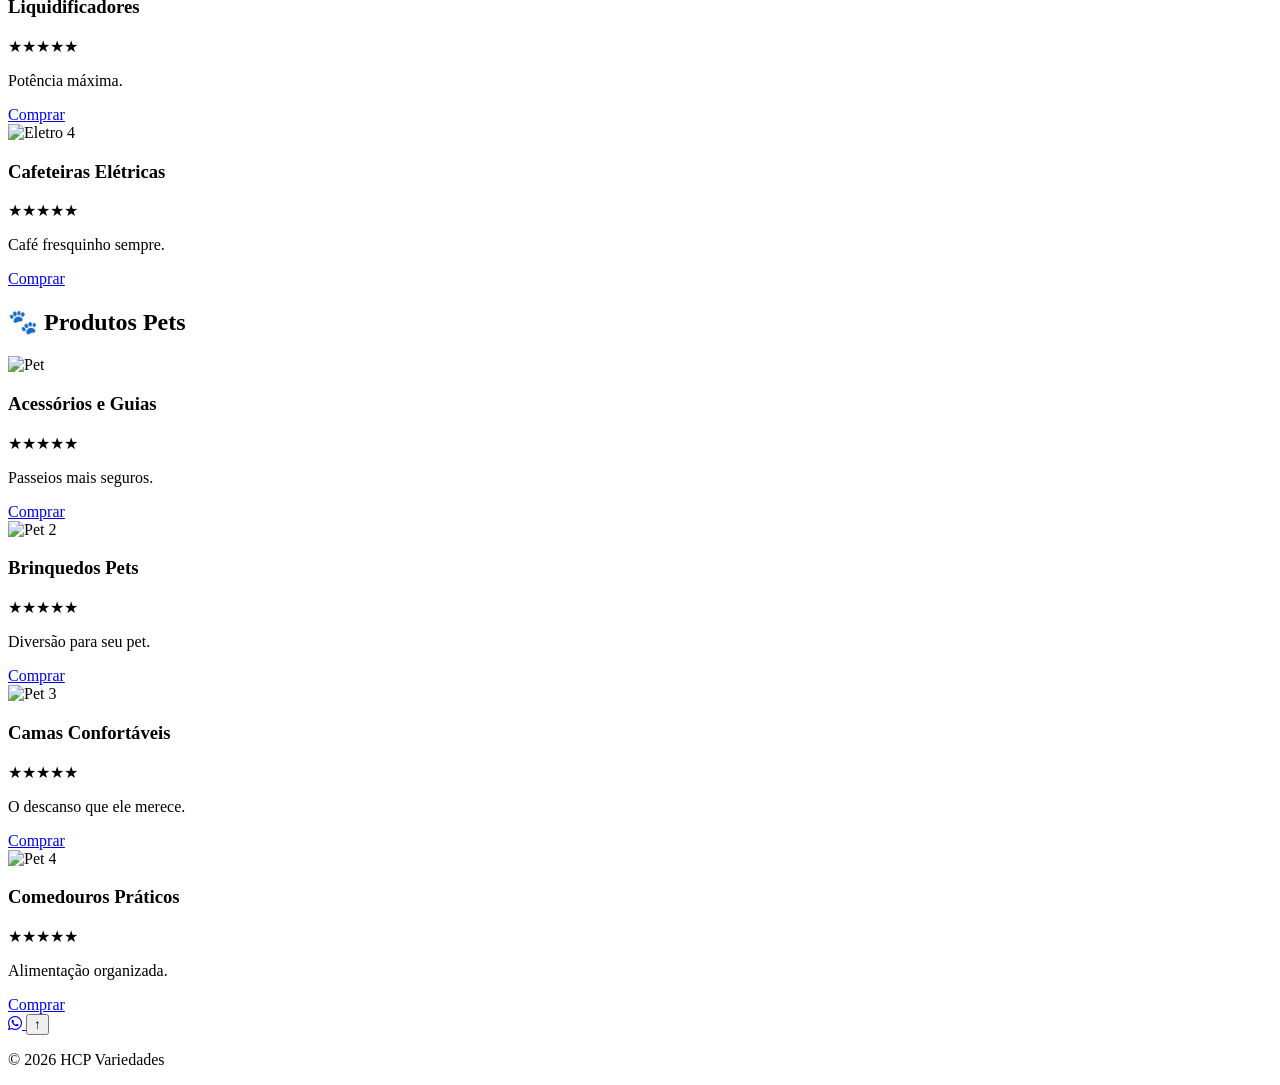
==== commit 9af84d0b: "Update index.html" ====
--- a/index.html
+++ b/index.html
@@ -3,29 +3,15 @@
 <head>
     <meta charset="UTF-8">
     <meta name="viewport" content="width=device-width, initial-scale=1.0">
-    <title>HCP Variedades | Ofertas Shopee, Amazon, Temu, Shein, Mercado Livre e Kwai</title>
-    <meta name="description" content="Ofertas selecionadas diariamente em Moda, Beleza, Casa, Eletrônicos e Cupons. Shopee, Amazon, Temu, Shein, Mercado Livre e Kwai em um só lugar.">
-    <meta name="keywords" content="Shopee, Amazon, Temu, Shein, Mercado Livre, Kwai, Ofertas, Promoções, Afiliados">
-    <meta name="author" content="HCP Variedades">
-    <meta name="robots" content="index,follow">
-    
-    <meta property="og:title" content="HCP Variedades">
-    <meta property="og:description" content="As melhores ofertas da Shopee, Amazon, Temu, Shein e Mercado Livre.">
-    <meta property="og:image" content="https://bilpereira78.github.io/hcp-variedades/imagens/logo.png">
-    <meta property="og:type" content="website">
-    <meta property="og:url" content="https://bilpereira78.github.io/hcp-variedades">
-
-    <link rel="icon" href="imagens/favicon.png">
-    <link rel="manifest" href="manifest.json">
-    <link rel="stylesheet" href="style.css">
+    <title>HCP Variedades | Ofertas e Promoções</title>
+    <link rel="stylesheet" href="estilo.css">
     <link rel="stylesheet" href="https://cdnjs.cloudflare.com/ajax/libs/font-awesome/6.7.1/css/all.min.css">
 </head>
 <body>
 
     <header>
         <div class="perfil">
-            <!-- Banner unificado substituindo a logo redonda e o título em texto antigo (Conforme imagem 1000500811.jpg) -->
-            <img src="imagens/logo.png" alt="HCP Variedades - Tudo que você precisa, em um só lugar" class="banner-topo">
+            <img src="imagens/logo.png" alt="HCP Variedades" class="banner-topo">
         </div>
 
         <div class="redes">
@@ -45,7 +31,6 @@
         <i class="fa-solid fa-bars"></i>
     </div>
 
-    <!-- MENU REFORMULADO COM AS NOVAS CATEGORIAS E SUB-MENU DE MODA (Conforme imagem 1000500813.jpg) -->
     <nav id="menu">
         <ul>
             <li><a href="#">Home</a></li>
@@ -66,7 +51,6 @@
         </ul>
     </nav>
 
-    <!-- CARROSSEL DE BANNERS EM MOVIMENTO ATUALIZADO (Conforme imagem 1000500814.jpg) -->
     <section class="slider">
         <div class="slide ativo">
             <h2>🔥 OFERTAS IMPERDÍVEIS</h2>
@@ -102,93 +86,108 @@
         👁 Visitantes: <span>0</span>
     </div>
 
-    <!-- SEÇÕES DE PRODUTOS ESTÁTICAS EM GRADE (Conforme imagens 1000500815.jpg e 1000500816.jpg) -->
-    
-    <!-- 1. MODA FEMININA -->
     <section class="categoria" id="moda-feminina">
         <h2>👗 Moda Feminina</h2>
         <div class="cards">
             <div class="card">
-                <img loading="lazy" src="imagens/vestido1.jpg" alt="Vestidos Elegantes">
+                <img loading="lazy" src="imagens/vestido1.jpg" alt="Vestidos">
                 <h3>Vestidos Elegantes</h3>
                 <div class="avaliacao">★★★★★</div>
                 <p>Confira as melhores ofertas.</p>
                 <a href="#">Comprar</a>
             </div>
             <div class="card">
-                <img loading="lazy" src="imagens/vestido2.jpg" alt="Conjuntos Femininos">
+                <img loading="lazy" src="imagens/vestido2.jpg" alt="Conjuntos">
                 <h3>Conjuntos Femininos</h3>
                 <div class="avaliacao">★★★★★</div>
                 <p>Produtos selecionados.</p>
                 <a href="#">Comprar</a>
             </div>
             <div class="card">
-                <img loading="lazy" src="imagens/moda_fem3.jpg" alt="Produto Feminino 3">
-                <h3>Produto Feminino 3</h3>
-                <div class="avaliacao">★★★★★</div>
-                <p>Mais detalhes em breve.</p>
-                <a href="#">Comprar</a>
-            </div>
-        </div>
-    </section>
-
-    <!-- 2. MODA MASCULINA -->
+                <img loading="lazy" src="imagens/vestido3.jpg" alt="Produto 3">
+                <h3>Blusas Modernas</h3>
+                <div class="avaliacao">★★★★★</div>
+                <p>As melhores tendências.</p>
+                <a href="#">Comprar</a>
+            </div>
+            <div class="card">
+                <img loading="lazy" src="imagens/vestido4.jpg" alt="Produto 4">
+                <h3>Acessórios de Moda</h3>
+                <div class="avaliacao">★★★★★</div>
+                <p>Estilo completo para você.</p>
+                <a href="#">Comprar</a>
+            </div>
+        </div>
+    </section>
+
     <section class="categoria" id="moda-masculina">
         <h2>👕 Moda Masculina</h2>
         <div class="cards">
             <div class="card">
-                <img loading="lazy" src="imagens/moda_masc1.jpg" alt="Camisas Estilosas">
+                <img loading="lazy" src="imagens/moda_masc1.jpg" alt="Camisas">
                 <h3>Camisas Estilosas</h3>
                 <div class="avaliacao">★★★★★</div>
                 <p>Confira as melhores ofertas.</p>
                 <a href="#">Comprar</a>
             </div>
             <div class="card">
-                <img loading="lazy" src="imagens/moda_masc2.jpg" alt="Calças e Bermudas">
+                <img loading="lazy" src="imagens/moda_masc2.jpg" alt="Calças">
                 <h3>Calças e Bermudas</h3>
                 <div class="avaliacao">★★★★★</div>
                 <p>Produtos selecionados.</p>
                 <a href="#">Comprar</a>
             </div>
             <div class="card">
-                <img loading="lazy" src="imagens/moda_masc3.jpg" alt="Produto Masculino 3">
-                <h3>Produto Masculino 3</h3>
-                <div class="avaliacao">★★★★★</div>
-                <p>Mais detalhes em breve.</p>
-                <a href="#">Comprar</a>
-            </div>
-        </div>
-    </section>
-
-    <!-- 3. BELEZA -->
+                <img loading="lazy" src="imagens/moda_masc3.jpg" alt="Moda Masc 3">
+                <h3>Casacos e Jaquetas</h3>
+                <div class="avaliacao">★★★★★</div>
+                <p>Conforto e qualidade.</p>
+                <a href="#">Comprar</a>
+            </div>
+            <div class="card">
+                <img loading="lazy" src="imagens/moda_masc4.jpg" alt="Moda Masc 4">
+                <h3>Calçados Masculinos</h3>
+                <div class="avaliacao">★★★★★</div>
+                <p>Modelos mais vendidos.</p>
+                <a href="#">Comprar</a>
+            </div>
+        </div>
+    </section>
+
     <section class="categoria" id="beleza">
         <h2>💄 Beleza</h2>
         <div class="cards">
             <div class="card">
                 <img loading="lazy" src="imagens/perfume.jpg" alt="Perfumes">
-                <h3>Perfumes</h3>
-                <div class="avaliacao">★★★★★</div>
-                <p>Mais vendidos.</p>
-                <a href="#">Comprar</a>
-            </div>
-            <div class="card">
-                <img loading="lazy" src="imagens/beleza2.jpg" alt="Produto Beleza 2">
-                <h3>Produto Beleza 2</h3>
-                <div class="avaliacao">★★★★★</div>
-                <p>Mais detalhes em breve.</p>
-                <a href="#">Comprar</a>
-            </div>
-            <div class="card">
-                <img loading="lazy" src="imagens/beleza3.jpg" alt="Produto Beleza 3">
-                <h3>Produto Beleza 3</h3>
-                <div class="avaliacao">★★★★★</div>
-                <p>Mais detalhes em breve.</p>
-                <a href="#">Comprar</a>
-            </div>
-        </div>
-    </section>
-
-    <!-- 4. CASA E CONSTRUÇÃO (Nome e ID Atualizados) -->
+                <h3>Perfumes Importados</h3>
+                <div class="avaliacao">★★★★★</div>
+                <p>Fragrâncias marcantes.</p>
+                <a href="#">Comprar</a>
+            </div>
+            <div class="card">
+                <img loading="lazy" src="imagens/beleza2.jpg" alt="Beleza 2">
+                <h3>Maquiagens</h3>
+                <div class="avaliacao">★★★★★</div>
+                <p>Produtos profissionais.</p>
+                <a href="#">Comprar</a>
+            </div>
+            <div class="card">
+                <img loading="lazy" src="imagens/beleza3.jpg" alt="Beleza 3">
+                <h3>Cuidados com a Pele</h3>
+                <div class="avaliacao">★★★★★</div>
+                <p>Skincare completo.</p>
+                <a href="#">Comprar</a>
+            </div>
+            <div class="card">
+                <img loading="lazy" src="imagens/beleza4.jpg" alt="Beleza 4">
+                <h3>Cuidados Capilares</h3>
+                <div class="avaliacao">★★★★★</div>
+                <p>Brilho e hidratação.</p>
+                <a href="#">Comprar</a>
+            </div>
+        </div>
+    </section>
+
     <section class="categoria" id="casa-construcao">
         <h2>🏠 Casa e Construção</h2>
         <div class="cards">
@@ -200,96 +199,199 @@
                 <a href="#">Comprar</a>
             </div>
             <div class="card">
-                <img loading="lazy" src="imagens/casa2.jpg" alt="Produto Casa 2">
-                <h3>Produto Casa 2</h3>
-                <div class="avaliacao">★★★★★</div>
-                <p>Mais detalhes em breve.</p>
-                <a href="#">Comprar</a>
-            </div>
-        </div>
-    </section>
-
-    <!-- 5. ELETRÔNICOS -->
+                <img loading="lazy" src="imagens/casa2.jpg" alt="Casa 2">
+                <h3>Decoração Moderna</h3>
+                <div class="avaliacao">★★★★★</div>
+                <p>Deixe seu ambiente lindo.</p>
+                <a href="#">Comprar</a>
+            </div>
+            <div class="card">
+                <img loading="lazy" src="imagens/casa3.jpg" alt="Casa 3">
+                <h3>Utensílios Práticos</h3>
+                <div class="avaliacao">★★★★★</div>
+                <p>Facilidade no dia a dia.</p>
+                <a href="#">Comprar</a>
+            </div>
+            <div class="card">
+                <img loading="lazy" src="imagens/casa4.jpg" alt="Casa 4">
+                <h3>Iluminação LED</h3>
+                <div class="avaliacao">★★★★★</div>
+                <p>Economia e elegância.</p>
+                <a href="#">Comprar</a>
+            </div>
+        </div>
+    </section>
+
     <section class="categoria" id="eletronicos">
         <h2>📱 Eletrônicos</h2>
         <div class="cards">
             <div class="card">
-                <img loading="lazy" src="imagens/fone.jpg" alt="Fones Bluetooth">
+                <img loading="lazy" src="imagens/fone.jpg" alt="Fones">
                 <h3>Fones Bluetooth</h3>
                 <div class="avaliacao">★★★★★</div>
-                <p>Alta qualidade.</p>
-                <a href="#">Comprar</a>
-            </div>
-        </div>
-    </section>
-
-    <!-- 6. CELULARES E ACESSÓRIOS (Nova Seção) -->
+                <p>Alta fidelidade sonora.</p>
+                <a href="#">Comprar</a>
+            </div>
+            <div class="card">
+                <img loading="lazy" src="imagens/eletronico2.jpg" alt="Eletro 2">
+                <h3>Smartwatches</h3>
+                <div class="avaliacao">★★★★★</div>
+                <p>Conectividade e estilo.</p>
+                <a href="#">Comprar</a>
+            </div>
+            <div class="card">
+                <img loading="lazy" src="imagens/eletronico3.jpg" alt="Eletro 3">
+                <h3>Caixas de Som</h3>
+                <div class="avaliacao">★★★★★</div>
+                <p>Potência e graves fortes.</p>
+                <a href="#">Comprar</a>
+            </div>
+            <div class="card">
+                <img loading="lazy" src="imagens/eletronico4.jpg" alt="Eletro 4">
+                <h3>Acessórios Gamer</h3>
+                <div class="avaliacao">★★★★★</div>
+                <p>Melhore sua experiência.</p>
+                <a href="#">Comprar</a>
+            </div>
+        </div>
+    </section>
+
     <section class="categoria" id="celulares-acessorios">
         <h2>📱 Celulares e Acessórios</h2>
         <div class="cards">
             <div class="card">
-                <img loading="lazy" src="imagens/celular1.jpg" alt="Acessório 1">
+                <img loading="lazy" src="imagens/celular1.jpg" alt="Carregador">
                 <h3>Carregador Rápido</h3>
                 <div class="avaliacao">★★★★★</div>
-                <p>Mais detalhes em breve.</p>
-                <a href="#">Comprar</a>
-            </div>
-        </div>
-    </section>
-
-    <!-- 7. FERRAMENTAS -->
+                <p>Carregamento seguro.</p>
+                <a href="#">Comprar</a>
+            </div>
+            <div class="card">
+                <img loading="lazy" src="imagens/celular2.jpg" alt="Capa">
+                <h3>Capas Anti-Impacto</h3>
+                <div class="avaliacao">★★★★★</div>
+                <p>Máxima proteção.</p>
+                <a href="#">Comprar</a>
+            </div>
+            <div class="card">
+                <img loading="lazy" src="imagens/celular3.jpg" alt="Suporte">
+                <h3>Suportes Veiculares</h3>
+                <div class="avaliacao">★★★★★</div>
+                <p>Praticidade no trânsito.</p>
+                <a href="#">Comprar</a>
+            </div>
+            <div class="card">
+                <img loading="lazy" src="imagens/celular4.jpg" alt="Pelicula">
+                <h3>Películas de Vidro</h3>
+                <div class="avaliacao">★★★★★</div>
+                <p>Proteção para a tela.</p>
+                <a href="#">Comprar</a>
+            </div>
+        </div>
+    </section>
+
     <section class="categoria" id="ferramentas">
         <h2>🔧 Ferramentas</h2>
         <div class="cards">
             <div class="card">
-                <img loading="lazy" src="imagens/ferramenta1.jpg" alt="Ferramenta 1">
-                <h3>Produto Ferramenta 1</h3>
-                <div class="avaliacao">★★★★★</div>
-                <p>Mais detalhes em breve.</p>
-                <a href="#">Comprar</a>
-            </div>
-        </div>
-    </section>
-
-    <!-- 8. ELETRODOMÉSTICOS (Nova Seção) -->
+                <img loading="lazy" src="imagens/ferramenta1.jpg" alt="Ferramentas">
+                <h3>Kits de Ferramentas</h3>
+                <div class="avaliacao">★★★★★</div>
+                <p>Completo para reparos.</p>
+                <a href="#">Comprar</a>
+            </div>
+            <div class="card">
+                <img loading="lazy" src="imagens/ferramenta2.jpg" alt="Ferramenta 2">
+                <h3>Parafusadeiras</h3>
+                <div class="avaliacao">★★★★★</div>
+                <p>Praticidade e força.</p>
+                <a href="#">Comprar</a>
+            </div>
+            <div class="card">
+                <img loading="lazy" src="imagens/ferramenta3.jpg" alt="Ferramenta 3">
+                <h3>Trena Laser</h3>
+                <div class="avaliacao">★★★★★</div>
+                <p>Medições de precisão.</p>
+                <a href="#">Comprar</a>
+            </div>
+            <div class="card">
+                <img loading="lazy" src="imagens/ferramenta4.jpg" alt="Ferramenta 4">
+                <h3>Organizadores de Malas</h3>
+                <div class="avaliacao">★★★★★</div>
+                <p>Tudo no lugar certo.</p>
+                <a href="#">Comprar</a>
+            </div>
+        </div>
+    </section>
+
     <section class="categoria" id="eletrodomesticos">
         <h2>🔌 Eletrodomésticos</h2>
         <div class="cards">
             <div class="card">
-                <img loading="lazy" src="imagens/eletro1.jpg" alt="Eletro 1">
-                <h3>Eletrodoméstico 1</h3>
-                <div class="avaliacao">★★★★★</div>
-                <p>Mais detalhes em breve.</p>
-                <a href="#">Comprar</a>
-            </div>
-        </div>
-    </section>
-
-    <!-- 9. PRODUTOS PETS (Nova Seção) -->
+                <img loading="lazy" src="imagens/eletro1.jpg" alt="Eletro">
+                <h3>Mini Processadores</h3>
+                <div class="avaliacao">★★★★★</div>
+                <p>Agilidade na cozinha.</p>
+                <a href="#">Comprar</a>
+            </div>
+            <div class="card">
+                <img loading="lazy" src="imagens/eletro2.jpg" alt="Eletro 2">
+                <h3>Batedeiras Práticas</h3>
+                <div class="avaliacao">★★★★★</div>
+                <p>Suas receitas perfeitas.</p>
+                <a href="#">Comprar</a>
+            </div>
+            <div class="card">
+                <img loading="lazy" src="imagens/eletro3.jpg" alt="Eletro 3">
+                <h3>Liquidificadores</h3>
+                <div class="avaliacao">★★★★★</div>
+                <p>Potência máxima.</p>
+                <a href="#">Comprar</a>
+            </div>
+            <div class="card">
+                <img loading="lazy" src="imagens/eletro4.jpg" alt="Eletro 4">
+                <h3>Cafeteiras Elétricas</h3>
+                <div class="avaliacao">★★★★★</div>
+                <p>Café fresquinho sempre.</p>
+                <a href="#">Comprar</a>
+            </div>
+        </div>
+    </section>
+
     <section class="categoria" id="produtos-pets">
         <h2>🐾 Produtos Pets</h2>
         <div class="cards">
             <div class="card">
-                <img loading="lazy" src="imagens/pet1.jpg" alt="Pet 1">
-                <h3>Acessório Pet</h3>
-                <div class="avaliacao">★★★★★</div>
-                <p>Mais detalhes em breve.</p>
-                <a href="#">Comprar</a>
-            </div>
-        </div>
-    </section>
-
-    <!-- 10. PRODUTOS COM DESCONTO (Substituindo a antiga seção Ofertas com Desconto) -->
-    <section class="categoria" id="produtos-desconto">
-        <h2>💰 Produtos com Desconto</h2>
-        <div class="cards">
-            <div class="card"><h3>Shopee</h3><a href="#">Saiba mais</a></div>
-            <div class="card"><h3>Amazon</h3><a href="#">Saiba mais</a></div>
-            <div class="card"><h3>Mercado Livre</h3><a href="#">Saiba mais</a></div>
-        </div>
-    </section>
-
-    <!-- BOTÃO FLUTUANTE DO WHATSAPP -->
+                <img loading="lazy" src="imagens/pet1.jpg" alt="Pet">
+                <h3>Acessórios e Guias</h3>
+                <div class="avaliacao">★★★★★</div>
+                <p>Passeios mais seguros.</p>
+                <a href="#">Comprar</a>
+            </div>
+            <div class="card">
+                <img loading="lazy" src="imagens/pet2.jpg" alt="Pet 2">
+                <h3>Brinquedos Pets</h3>
+                <div class="avaliacao">★★★★★</div>
+                <p>Diversão para seu pet.</p>
+                <a href="#">Comprar</a>
+            </div>
+            <div class="card">
+                <img loading="lazy" src="imagens/pet3.jpg" alt="Pet 3">
+                <h3>Camas Confortáveis</h3>
+                <div class="avaliacao">★★★★★</div>
+                <p>O descanso que ele merece.</p>
+                <a href="#">Comprar</a>
+            </div>
+            <div class="card">
+                <img loading="lazy" src="imagens/pet4.jpg" alt="Pet 4">
+                <h3>Comedouros Práticos</h3>
+                <div class="avaliacao">★★★★★</div>
+                <p>Alimentação organizada.</p>
+                <a href="#">Comprar</a>
+            </div>
+        </div>
+    </section>
+
     <a href="https://wa.me/5599992149532?text=Olá,%20vim%20através%20do%20HCP%20Variedades" class="whatsapp" target="_blank">
         <i class="fa-brands fa-whatsapp"></i>
     </a>
@@ -298,7 +400,6 @@
 
     <footer>
         <p>© 2026 HCP Variedades</p>
-    </p>
     </footer>
 
     <script src="script.js"></script>
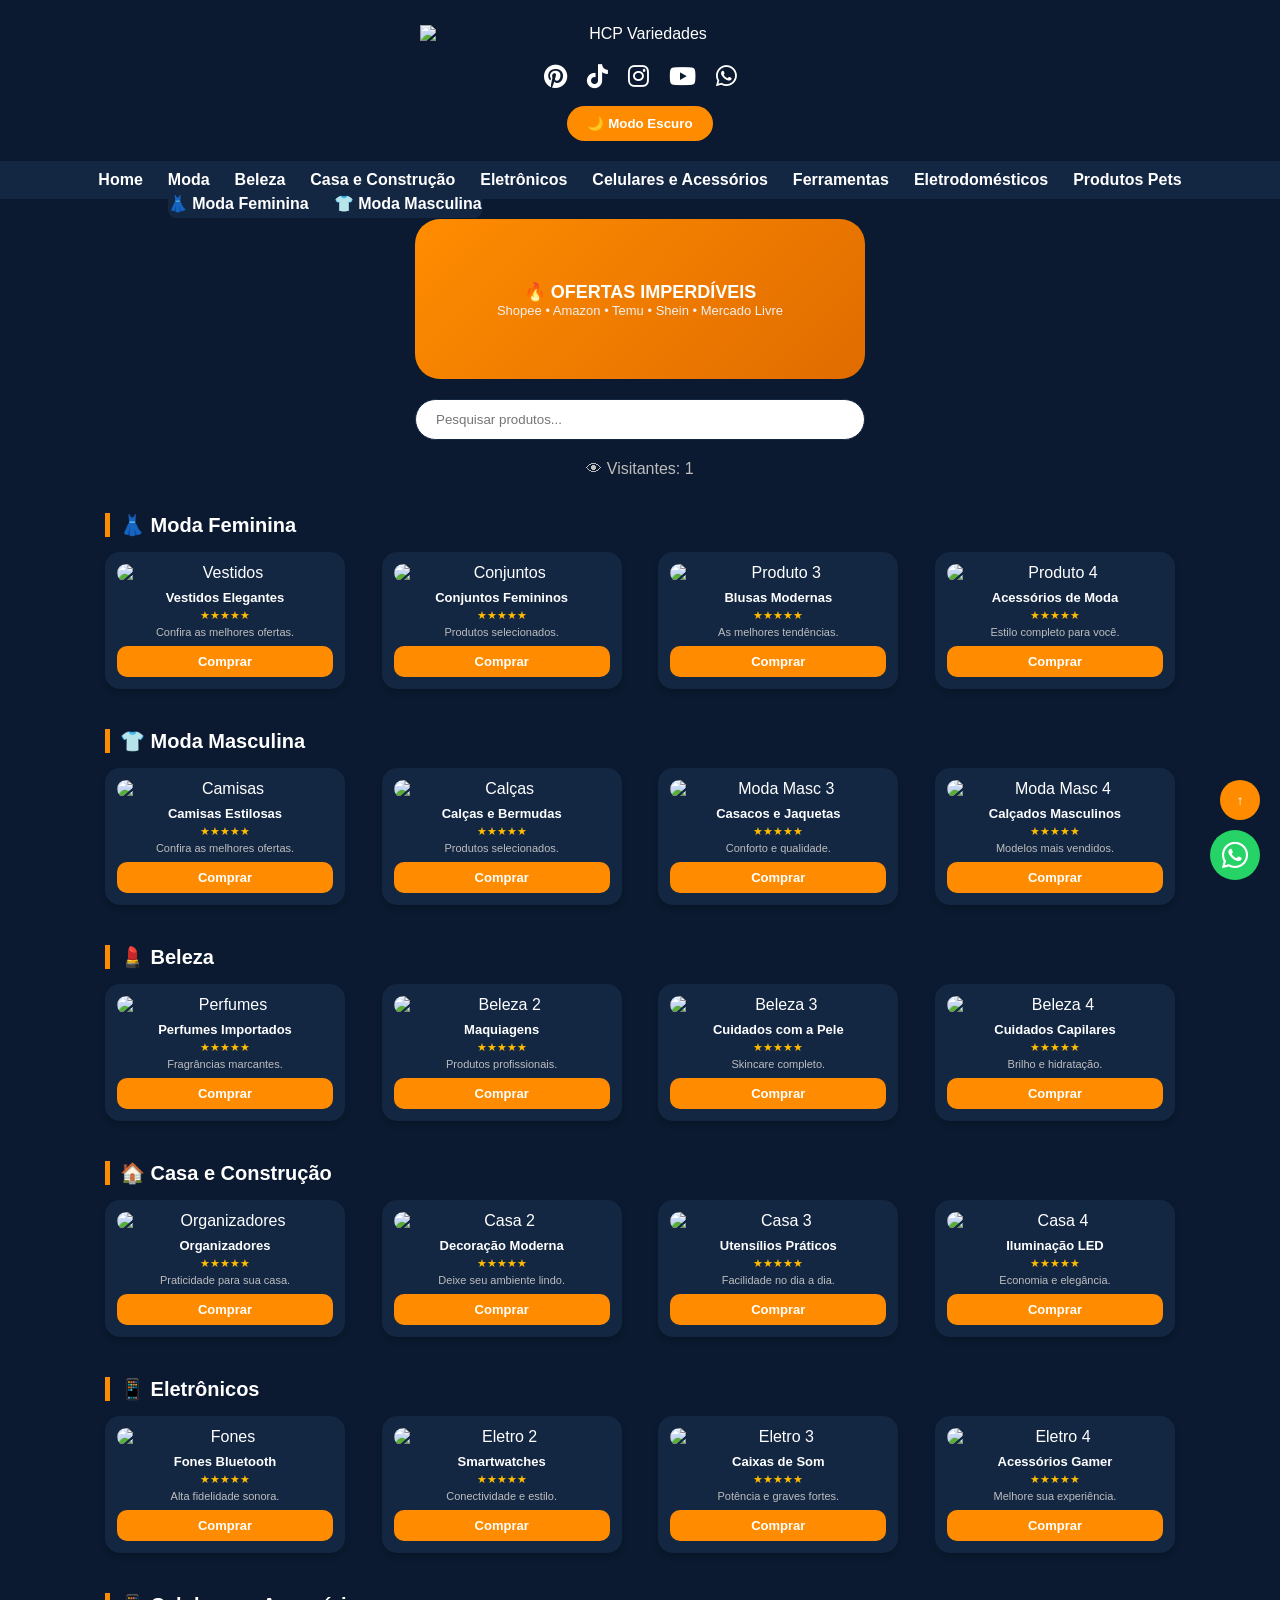
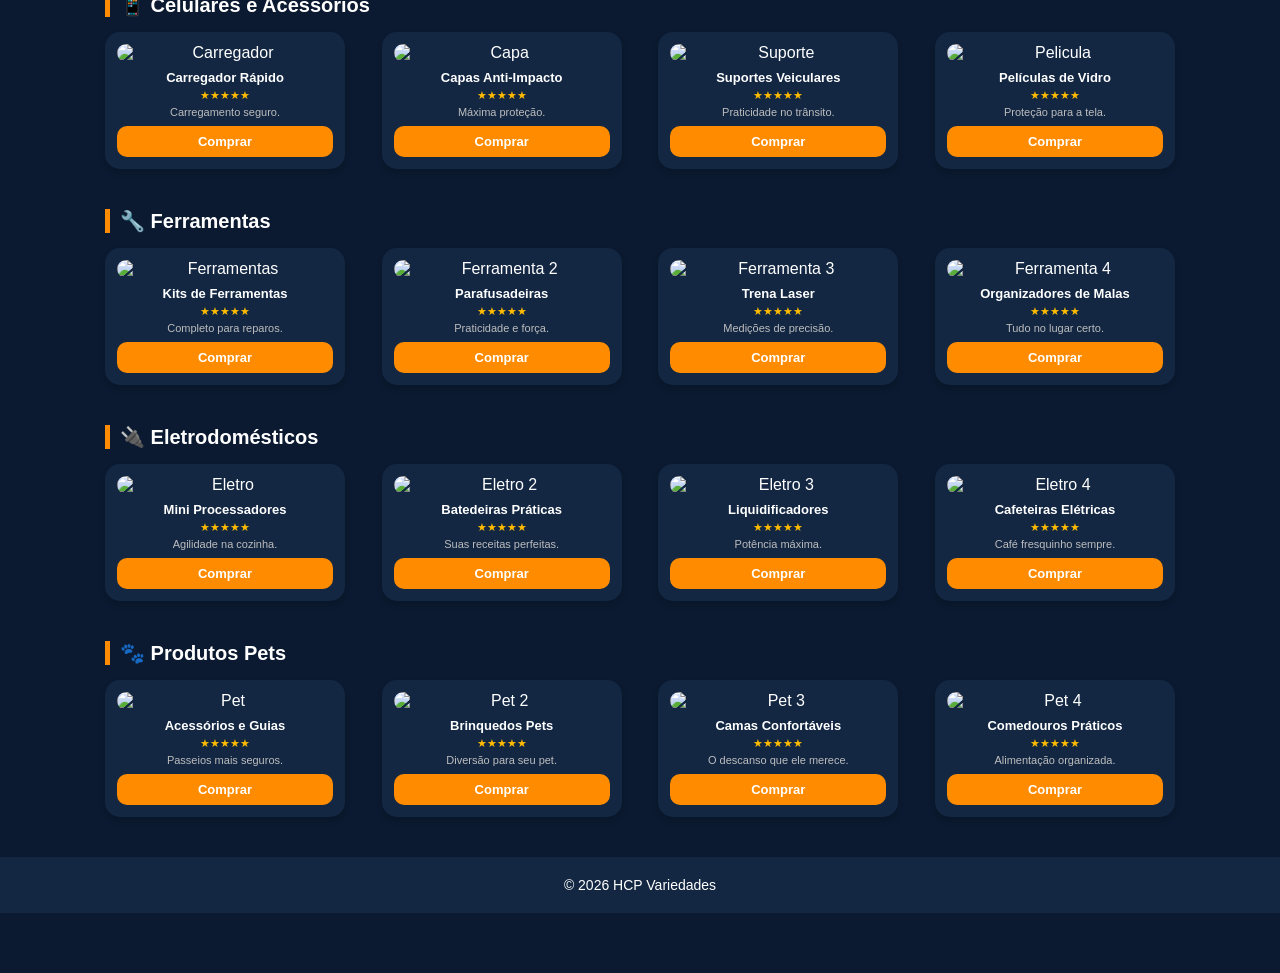
==== commit 8ee59293: "Update index.html" ====
--- a/index.html
+++ b/index.html
@@ -4,7 +4,7 @@
     <meta charset="UTF-8">
     <meta name="viewport" content="width=device-width, initial-scale=1.0">
     <title>HCP Variedades | Ofertas e Promoções</title>
-    <link rel="stylesheet" href="estilo.css">
+    <link rel="stylesheet" href="style.css">
     <link rel="stylesheet" href="https://cdnjs.cloudflare.com/ajax/libs/font-awesome/6.7.1/css/all.min.css">
 </head>
 <body>
--- a/style.css
+++ b/style.css
@@ -0,0 +1,323 @@
+* {
+    margin: 0;
+    padding: 0;
+    box-sizing: border-box;
+    font-family: 'Segoe UI', Tahoma, Geneva, Verdana, sans-serif;
+    -webkit-tap-highlight-color: transparent;
+}
+
+body {
+    background-color: #0b1a30;
+    color: #ffffff;
+    transition: background-color 0.3s, color 0.3s;
+    padding-bottom: 60px;
+}
+
+body.light-mode {
+    background-color: #f4f6f9;
+    color: #1a1a1a;
+}
+
+header {
+    text-align: center;
+    padding: 20px 10px;
+}
+
+.banner-topo {
+    width: 100%;
+    max-width: 450px;
+    height: auto;
+    display: block;
+    margin: 0 auto;
+    padding: 5px;
+}
+
+.redes {
+    display: flex;
+    justify-content: center;
+    gap: 20px;
+    margin: 15px 0;
+}
+
+.redes a {
+    color: #ffffff;
+    font-size: 24px;
+    text-decoration: none;
+}
+
+body.light-mode .redes a {
+    color: #1a1a1a;
+}
+
+.tema {
+    margin-top: 10px;
+}
+
+#tema-btn {
+    background-color: #ff8c00;
+    color: white;
+    border: none;
+    padding: 10px 20px;
+    border-radius: 20px;
+    font-weight: bold;
+    cursor: pointer;
+}
+
+/* CONFIGURAÇÃO DO MENU MOBILE COM 3 TRAÇOS */
+.menu-mobile {
+    display: block;
+    text-align: center;
+    font-size: 28px;
+    color: #ffffff;
+    padding: 10px;
+    cursor: pointer;
+    background-color: #132743;
+}
+
+body.light-mode .menu-mobile {
+    color: #1a1a1a;
+    background-color: #ffffff;
+}
+
+#menu {
+    display: none;
+    background-color: #132743;
+    padding: 10px 0;
+}
+
+#menu.mostrar {
+    display: block !important;
+}
+
+#menu ul {
+    list-style: none;
+    display: flex;
+    flex-direction: column;
+    align-items: center;
+    gap: 12px;
+}
+
+#menu ul li a {
+    color: #ffffff !important;
+    text-decoration: none;
+    font-weight: bold;
+    font-size: 16px;
+}
+
+body.light-mode #menu ul li a {
+    color: #1a1a1a !important;
+}
+
+#menu ul li a:hover {
+    color: #ff8c00 !important;
+}
+
+.sub-menu {
+    list-style: none;
+    padding: 5px 0;
+    display: flex;
+    flex-direction: column;
+    gap: 6px;
+    background-color: #0b1a30;
+    border-radius: 8px;
+}
+
+/* CARROSSEL DE PROMOÇÕES BANNER */
+.slider {
+    position: relative;
+    max-width: 90%;
+    width: 450px;
+    height: 160px;
+    margin: 20px auto;
+    overflow: hidden;
+    border-radius: 25px;
+}
+
+.slide {
+    position: absolute;
+    top: 0;
+    left: 0;
+    width: 100%;
+    height: 100%;
+    opacity: 0;
+    transition: opacity 0.5s ease-in-out;
+    background: linear-gradient(135deg, #ff8c00, #e06c00);
+    display: flex;
+    flex-direction: column;
+    justify-content: center;
+    align-items: center;
+    text-align: center;
+    padding: 20px;
+}
+
+.slide.ativo {
+    opacity: 1;
+    position: relative;
+}
+
+.slide h2 {
+    font-size: 18px;
+    color: #ffffff;
+}
+
+.slide p {
+    font-size: 13px;
+    color: #f0f0f0;
+}
+
+.pesquisa {
+    text-align: center;
+    margin: 20px auto;
+    width: 90%;
+    max-width: 450px;
+}
+
+.pesquisa input {
+    width: 100%;
+    padding: 12px 20px;
+    border-radius: 25px;
+    border: 1px solid #132743;
+}
+
+/* GRADE HARMONIZADA DE PRODUTOS */
+.categoria {
+    padding: 20px 15px;
+    max-width: 1100px;
+    margin: 0 auto;
+}
+
+.categoria h2 {
+    font-size: 20px;
+    margin-bottom: 15px;
+    border-left: 5px solid #ff8c00;
+    padding-left: 10px;
+}
+
+.cards {
+    display: flex;
+    flex-wrap: wrap;
+    justify-content: space-between; /* Mantém o alinhamento perfeito */
+    gap: 12px;
+}
+
+/* No Mobile: Exibe exatamente 2 produtos por linha com margens idênticas */
+.card {
+    background-color: #132743;
+    border-radius: 15px;
+    padding: 12px;
+    width: calc(50% - 6px); /* Perfeito para 2 por linha no celular */
+    max-width: 240px;
+    text-align: center;
+    display: flex;
+    flex-direction: column;
+    justify-content: space-between;
+    box-shadow: 0 4px 6px rgba(0,0,0,0.15);
+}
+
+body.light-mode .card {
+    background-color: #ffffff;
+    box-shadow: 0 4px 6px rgba(0,0,0,0.05);
+}
+
+.card img {
+    width: 100%;
+    max-height: 120px;
+    object-fit: contain;
+    border-radius: 10px;
+}
+
+.card h3 {
+    font-size: 13px;
+    margin: 8px 0 4px 0;
+    white-space: nowrap;
+    overflow: hidden;
+    text-overflow: ellipsis;
+}
+
+.card .avaliacao {
+    color: #ffbc00;
+    font-size: 11px;
+    margin-bottom: 4px;
+}
+
+.card p {
+    font-size: 11px;
+    color: #bdbdbd;
+}
+
+body.light-mode .card p {
+    color: #666666;
+}
+
+.card a {
+    display: block;
+    background-color: #ff8c00;
+    color: #ffffff;
+    text-decoration: none;
+    padding: 8px 10px;
+    border-radius: 10px;
+    font-weight: bold;
+    font-size: 13px;
+    margin-top: 8px;
+}
+
+/* ELIMINAÇÃO COMPLETA DOS CORAÇÕES BRANCOS */
+.favorito, .fa-heart, .card-favorito {
+    display: none !important;
+}
+
+.whatsapp {
+    position: fixed;
+    bottom: 20px;
+    right: 20px;
+    background-color: #25d366;
+    color: white;
+    width: 50px;
+    height: 50px;
+    border-radius: 50%;
+    display: flex;
+    justify-content: center;
+    align-items: center;
+    font-size: 30px;
+    text-decoration: none;
+    z-index: 1000;
+}
+
+#topo {
+    position: fixed;
+    bottom: 80px;
+    right: 20px;
+    background-color: #ff8c00;
+    color: white;
+    border: none;
+    width: 40px;
+    height: 40px;
+    border-radius: 50%;
+    z-index: 1000;
+}
+
+footer {
+    text-align: center;
+    padding: 20px;
+    background-color: #132743;
+    font-size: 14px;
+    margin-top: 20px;
+}
+
+body.light-mode footer {
+    background-color: #ffffff;
+}
+
+/* No Computador/PC: Alinha perfeitamente 4 produtos por linha */
+@media (min-width: 769px) {
+    .menu-mobile { display: none !important; }
+    #menu { display: block !important; }
+    #menu ul { flex-direction: row; justify-content: center; gap: 25px; }
+    #menu ul li { width: auto; }
+    .sub-menu { display: none; position: absolute; background-color: #132743; min-width: 160px; }
+    #menu ul li:hover .sub-menu { display: flex; }
+    
+    .card {
+        width: calc(25% - 9px); /* Força exatamente 4 produtos por linha */
+    }
+}
